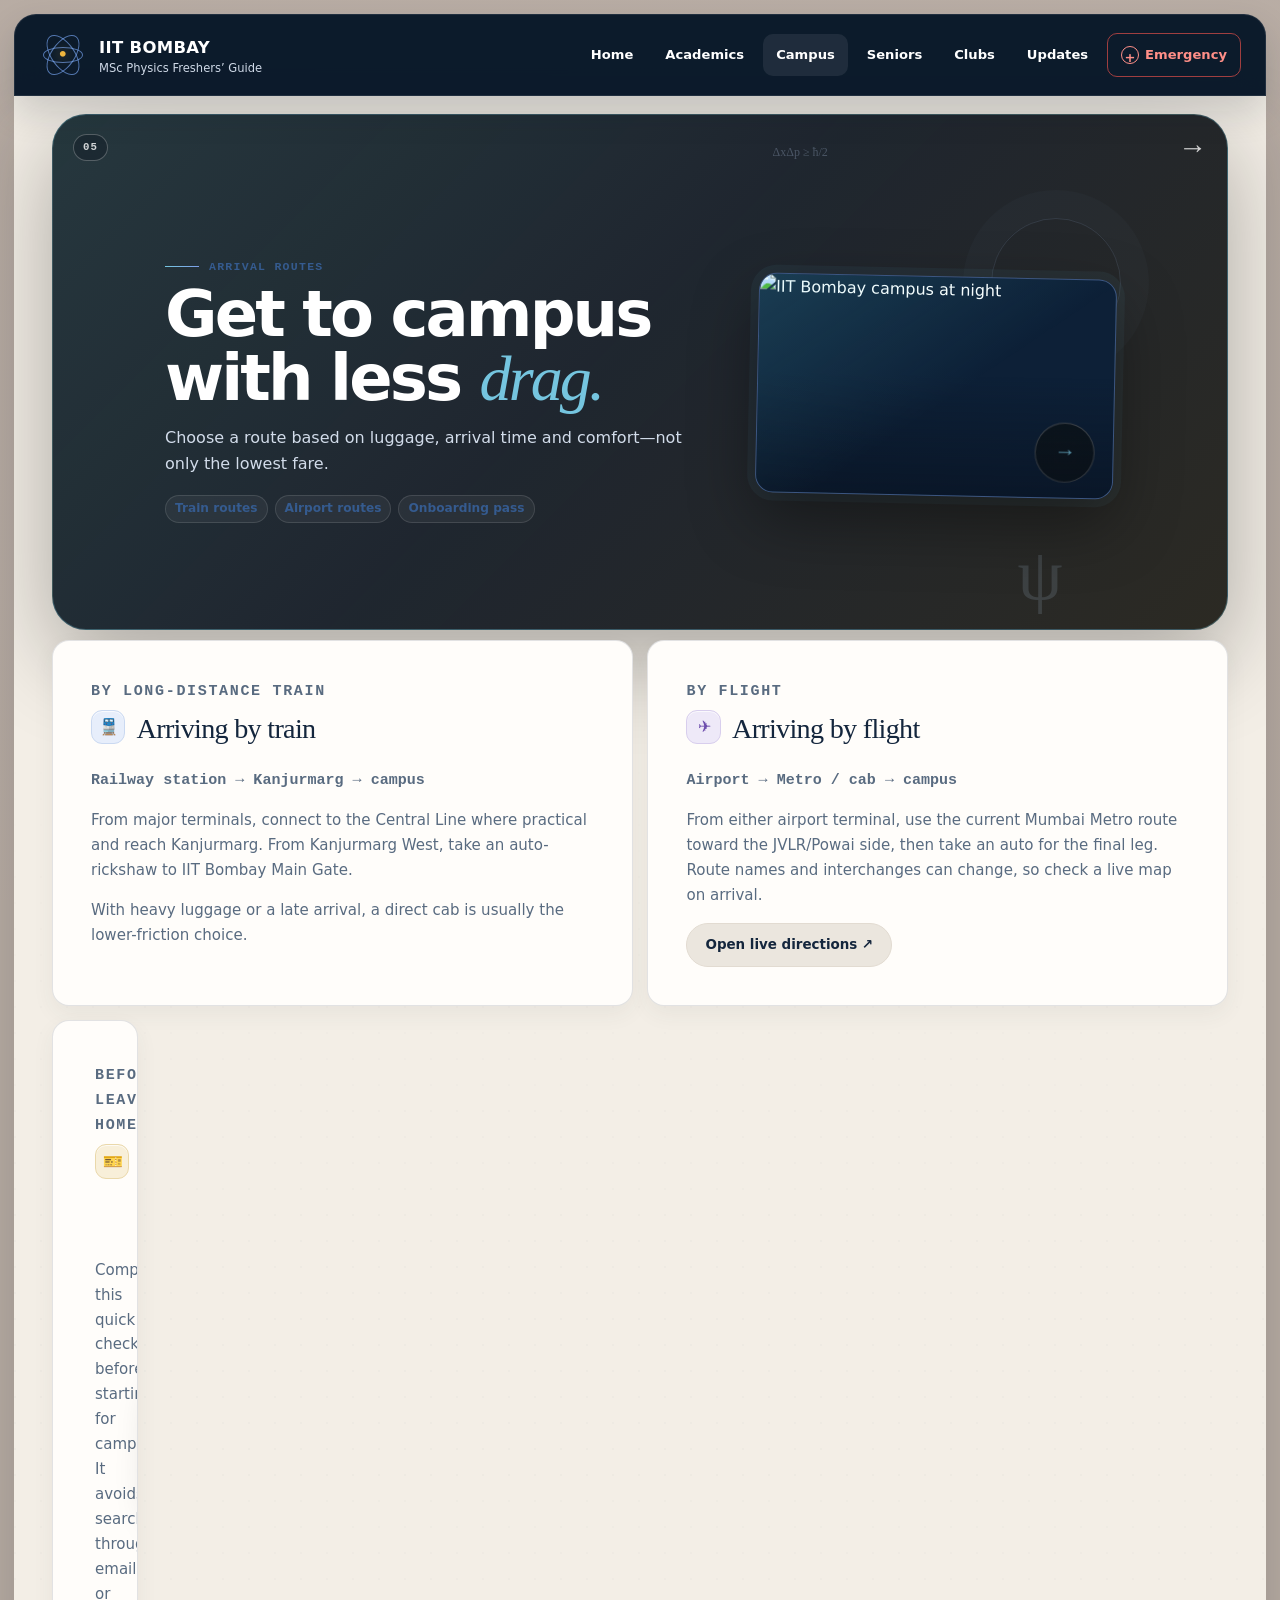
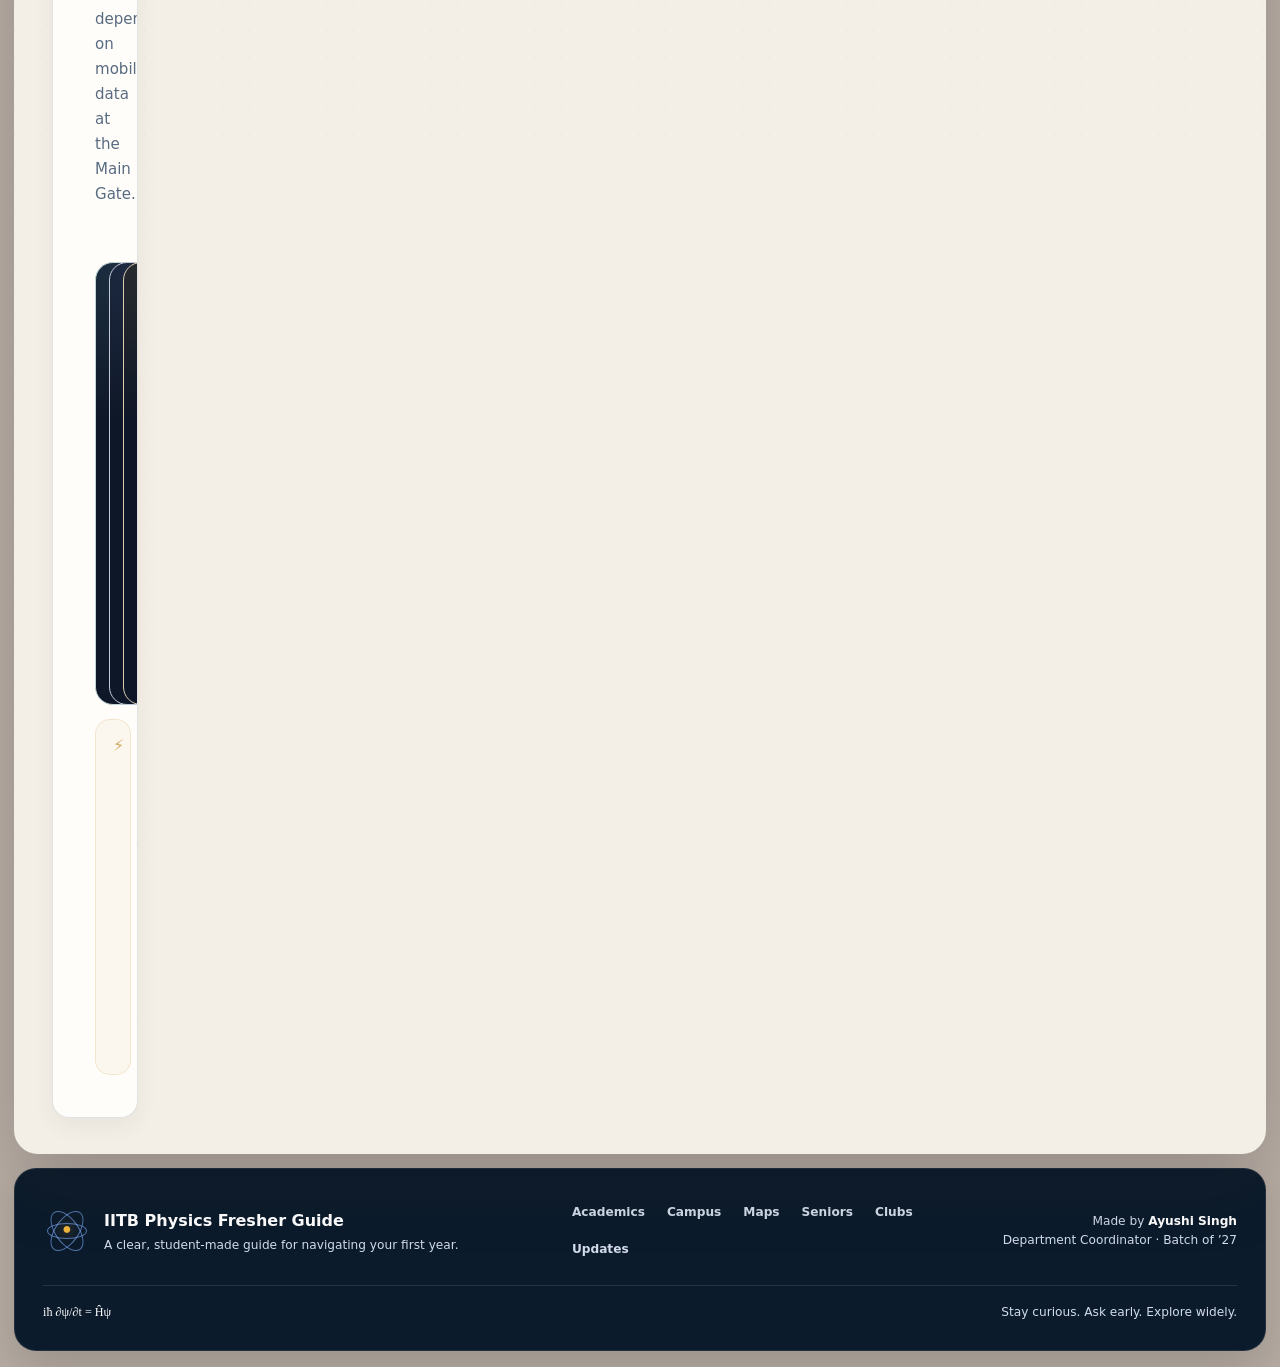
==== transport.html @ aba8020c "Add files via upload" ====
<!DOCTYPE html>

<html lang="en"><head><meta charset="utf-8"/><meta content="width=device-width,initial-scale=1" name="viewport"/><meta content="#173047" name="theme-color"/><title>Getting to IIT Bombay — Fresher Guide</title><link href="./styles.css" rel="stylesheet"/></head><body class="subpage dashboard-subpage minimal-ui guide-page page-transport physics-dashboard-page">
<a class="skip-link" href="#main">Skip to content</a>
<nav aria-label="Primary navigation" class="site-nav">
<a class="site-brand" href="./index.html"><span aria-hidden="true" class="brand-atom"><i></i><b></b><em></em><strong>•</strong></span><span><strong>IIT BOMBAY</strong><small>MSc Physics Freshers’ Guide</small></span></a>
<button aria-expanded="false" aria-label="Open navigation" class="menu-toggle" type="button"><span></span><span></span><span></span></button>
<div class="nav-menu"><a class="" href="./index.html">Home</a><a class="" href="./academics.html">Academics</a><a class="active" href="./campus-life.html">Campus</a><a class="" href="./seniors.html">Seniors</a><a class="" href="./clubs.html">Clubs</a><a class="" href="./events.html">Updates</a><a class="nav-emergency" href="./emergency.html"><span>+</span> Emergency</a></div>
</nav><main class="dashboard-subpage-main page-canvas dashboard-main" id="main"><section class="page-hero"><div aria-hidden="true" class="hero-physics-mark"><span>ΔxΔp ≥ ħ/2</span><i></i><b>ψ</b></div><div class="subpage-card-topline"><span class="card-index">05</span><span class="card-symbol">→</span></div><div class="shell page-hero-grid"><div><p class="kicker">Arrival routes</p><h1 class="page-title">Get to campus with less <em>drag.</em></h1><p class="lede">Choose a route based on luggage, arrival time and comfort—not only the lowest fare.</p><div class="subpage-meta"><span>Train routes</span><span>Airport routes</span><span>Onboarding pass</span></div></div><figure class="page-visual"><img alt="IIT Bombay campus at night" src="./assets/iitb-hero-campus.webp"/></figure></div></section><section class="section"><div class="shell content-grid"><article class="panel span-6"><p class="eyebrow">By long-distance train</p><h2 class="ui-heading"><span aria-hidden="true" class="ui-symbol ui-blue">🚆</span>Arriving by train</h2><p class="route-line">Railway station → Kanjurmarg → campus</p><p>From major terminals, connect to the Central Line where practical and reach Kanjurmarg. From Kanjurmarg West, take an auto-rickshaw to IIT Bombay Main Gate.</p><p>With heavy luggage or a late arrival, a direct cab is usually the lower-friction choice.</p></article><article class="panel span-6"><p class="eyebrow">By flight</p><h2 class="ui-heading"><span aria-hidden="true" class="ui-symbol ui-violet">✈</span>Arriving by flight</h2><p class="route-line">Airport → Metro / cab → campus</p><p>From either airport terminal, use the current Mumbai Metro route toward the JVLR/Powai side, then take an auto for the final leg. Route names and interchanges can change, so check a live map on arrival.</p><a class="btn btn-secondary" href="https://www.google.com/maps/dir/?api=1&amp;destination=IIT+Bombay+Main+Gate" rel="noopener" target="_blank">Open live directions ↗</a></article><article class="panel span-12 onboarding-panel">
<div class="onboarding-heading">
<div>
<p class="eyebrow">Before leaving home</p>
<h2 class="ui-heading"><span aria-hidden="true" class="ui-symbol ui-gold">🎫</span>Keep your onboarding pass ready</h2>
<p class="onboarding-lede">Complete this quick check before starting for campus. It avoids searching through email or depending on mobile data at the Main Gate.</p>
</div>
<div aria-hidden="true" class="pass-visual">
<span class="pass-symbol">▦</span>
<span class="pass-caption">Entry pass</span>
</div>
</div>
<div aria-label="Onboarding pass checklist" class="onboarding-steps">
<section class="onboarding-step">
<span class="step-number">01</span>
<div>
<h3 class="ui-heading"><span aria-hidden="true" class="ui-symbol ui-blue">↓</span>Download it</h3>
<p>Open the official joining email and download the attached pass, PDF, barcode or QR code.</p>
</div>
</section>
<section class="onboarding-step">
<span class="step-number">02</span>
<div>
<h3 class="ui-heading"><span aria-hidden="true" class="ui-symbol ui-green">▣</span>Save it offline</h3>
<p>Keep both a screenshot and the original file in an easy-to-find folder on your phone.</p>
</div>
</section>
<section class="onboarding-step">
<span class="step-number">03</span>
<div>
<h3 class="ui-heading"><span aria-hidden="true" class="ui-symbol ui-orange">▤</span>Open it before arrival</h3>
<p>Keep your phone charged and open the pass before reaching the gate. Carry any identification mentioned in your official instructions.</p>
</div>
</section>
</div>
<div class="onboarding-note">
<span aria-hidden="true">⚡</span>
<p><strong>Useful backup:</strong> send the pass to yourself on another device or keep a printed copy when practical.</p>
</div>
</article></div></section></main>
<footer class="site-footer">
<div class="footer-grid">
<div class="footer-about"><span aria-hidden="true" class="brand-atom"><i></i><b></b><em></em><strong>•</strong></span><div><strong>IITB Physics Fresher Guide</strong><p>A clear, student-made guide for navigating your first year.</p></div></div>
<div class="footer-links"><a href="./academics.html">Academics</a><a href="./campus-life.html">Campus</a><a href="./campus-map.html">Maps</a><a href="./seniors.html">Seniors</a><a href="./clubs.html">Clubs</a><a href="./events.html">Updates</a></div>
<p class="footer-credit">Made by <strong>Ayushi Singh</strong><br/>Department Coordinator · Batch of ’27</p>
</div>
<div class="footer-equation"><span>iħ ∂ψ/∂t = Ĥψ</span><small>Stay curious. Ask early. Explore widely.</small></div>
</footer>
<script src="./site.js"></script></body></html>
---- styles.css ----
:root {
  --ink: #f4f1e8;
  --muted: #b9b8b0;
  --paper: #111411;
  --paper-2: #171a17;
  --paper-3: #20231f;
  --sage: #a8b89a;
  --sage-deep: #697b61;
  --clay: #c9896b;
  --lavender: #a99cc7;
  --sand: #d3bd95;
  --blue: #8faeb4;
  --danger: #d66f62;
  --line: rgba(244, 241, 232, .12);
  --shadow: 0 22px 70px rgba(0,0,0,.35);
  --radius-xl: 32px;
  --radius-lg: 24px;
  --radius-md: 16px;
  --max: 1220px;
}

* { box-sizing: border-box; }
html { scroll-behavior: smooth; }
body {
  margin: 0;
  min-height: 100vh;
  background:
    radial-gradient(circle at 12% 0%, rgba(168,184,154,.13), transparent 34rem),
    radial-gradient(circle at 90% 10%, rgba(169,156,199,.1), transparent 30rem),
    var(--paper);
  color: var(--ink);
  font-family: Inter, ui-sans-serif, system-ui, -apple-system, BlinkMacSystemFont, "Segoe UI", sans-serif;
  line-height: 1.55;
  -webkit-font-smoothing: antialiased;
}
body::before {
  content: "";
  position: fixed;
  inset: 0;
  pointer-events: none;
  opacity: .16;
  z-index: 99;
  background-image: url("data:image/svg+xml,%3Csvg viewBox='0 0 180 180' xmlns='http://www.w3.org/2000/svg'%3E%3Cfilter id='n'%3E%3CfeTurbulence type='fractalNoise' baseFrequency='.9' numOctaves='3' stitchTiles='stitch'/%3E%3C/filter%3E%3Crect width='100%25' height='100%25' filter='url(%23n)' opacity='.22'/%3E%3C/svg%3E");
}
a { color: inherit; }
img { max-width: 100%; display: block; }
button, input, select { font: inherit; }
button { color: inherit; }

.shell { width: min(calc(100% - 32px), var(--max)); margin-inline: auto; }
.skip-link { position: fixed; top: 12px; left: 12px; z-index: 200; transform: translateY(-150%); background: var(--ink); color: var(--paper); padding: 10px 14px; border-radius: 10px; }
.skip-link:focus { transform: translateY(0); }

.site-nav {
  position: sticky; top: 0; z-index: 80;
  border-bottom: 1px solid transparent;
  transition: background .25s ease, border-color .25s ease, backdrop-filter .25s ease;
}
.site-nav.scrolled { background: rgba(17,20,17,.82); border-color: var(--line); backdrop-filter: blur(18px); }
.nav-inner { min-height: 74px; display:flex; align-items:center; justify-content:space-between; gap: 20px; }
.brand { display:flex; align-items:center; gap:12px; text-decoration:none; font-weight:750; letter-spacing:-.02em; }
.brand-mark { width:38px; height:38px; display:grid; place-items:center; border-radius:50%; background:var(--sage); color:#172016; font-family:Georgia,serif; font-size:20px; }
.nav-links { display:flex; align-items:center; gap:8px; }
.nav-links a { padding:10px 13px; color:var(--muted); text-decoration:none; border-radius:999px; font-size:.9rem; }
.nav-links a:hover, .nav-links a[aria-current="page"] { color:var(--ink); background:rgba(244,241,232,.07); }
.nav-urgent { border:1px solid rgba(214,111,98,.35)!important; color:#efb0a8!important; }
.menu-toggle { display:none; width:44px; height:44px; border:1px solid var(--line); background:var(--paper-2); border-radius:50%; cursor:pointer; }

.hero { padding:72px 0 64px; }
.hero-grid { display:grid; grid-template-columns:1.04fr .96fr; align-items:center; gap:clamp(38px,7vw,96px); }
.kicker { display:inline-flex; align-items:center; gap:10px; margin:0 0 20px; color:var(--sage); font-size:.78rem; text-transform:uppercase; letter-spacing:.18em; font-weight:800; }
.kicker::before { content:""; width:34px; height:1px; background:currentColor; }
.display { margin:0; max-width:760px; font-family:Georgia, "Times New Roman", serif; font-weight:500; line-height:.98; letter-spacing:-.055em; font-size:clamp(3.35rem,8vw,7.15rem); text-wrap:balance; }
.display em { color:var(--sage); font-weight:400; }
.lede { max-width:650px; margin:26px 0 0; color:var(--muted); font-size:clamp(1rem,1.8vw,1.18rem); }
.hero-actions { display:flex; flex-wrap:wrap; gap:12px; margin-top:30px; }
.btn { display:inline-flex; align-items:center; justify-content:center; gap:9px; min-height:48px; padding:0 18px; border:1px solid var(--line); border-radius:999px; text-decoration:none; font-weight:700; font-size:.92rem; transition:transform .2s ease, background .2s ease, border-color .2s ease; }
.btn:hover { transform:translateY(-2px); }
.btn-primary { background:var(--ink); color:var(--paper); border-color:var(--ink); }
.btn-secondary { background:rgba(244,241,232,.04); }

.hero-collage { position:relative; min-height:560px; }
.photo { position:absolute; overflow:hidden; border-radius:var(--radius-xl); border:1px solid rgba(244,241,232,.18); box-shadow:var(--shadow); background:var(--paper-2); }
.photo img { width:100%; height:100%; object-fit:cover; transition:transform .8s cubic-bezier(.2,.8,.2,1); }
.photo:hover img { transform:scale(1.04); }
.photo-main { inset:0 56px 70px 0; transform:rotate(-2.4deg); }
.photo-small { width:42%; height:39%; right:0; bottom:0; transform:rotate(3deg); }
.photo-note { position:absolute; right:2%; top:4%; width:190px; padding:18px; border-radius:20px; background:var(--sand); color:#242016; transform:rotate(4deg); box-shadow:var(--shadow); font-size:.87rem; }
.photo-note strong { display:block; font-family:Georgia,serif; font-size:1.4rem; margin-bottom:5px; }

.marquee { overflow:hidden; border-block:1px solid var(--line); background:rgba(244,241,232,.025); }
.marquee-track { display:flex; width:max-content; gap:42px; padding:13px 0; color:#cac8bf; font-size:.78rem; letter-spacing:.14em; text-transform:uppercase; animation:marquee 28s linear infinite; }
.marquee-track span::before { content:"✦"; color:var(--sage); margin-right:42px; }
@keyframes marquee { to { transform:translateX(-50%); } }

.section { padding:92px 0; }
.section-head { display:grid; grid-template-columns:1fr auto; gap:24px; align-items:end; margin-bottom:34px; }
.eyebrow { margin:0 0 8px; color:var(--sage); text-transform:uppercase; letter-spacing:.16em; font-size:.74rem; font-weight:800; }
.section-title { margin:0; font-family:Georgia,serif; font-size:clamp(2.15rem,5vw,4.2rem); font-weight:500; line-height:1.03; letter-spacing:-.04em; }
.section-copy { max-width:520px; margin:12px 0 0; color:var(--muted); }
.text-link { color:var(--ink); text-underline-offset:5px; }

.bento { display:grid; grid-template-columns:repeat(12,1fr); gap:18px; }
.bento-card { position:relative; min-height:280px; overflow:hidden; border:1px solid var(--line); border-radius:var(--radius-lg); background:var(--paper-2); text-decoration:none; isolation:isolate; transition:transform .35s cubic-bezier(.2,.8,.2,1), border-color .3s ease; }
.bento-card:hover { transform:translateY(-6px); border-color:rgba(244,241,232,.28); }
.bento-card:focus-visible { outline:2px solid var(--sage); outline-offset:4px; }
.bento-card img { position:absolute; inset:0; width:100%; height:100%; object-fit:cover; z-index:-2; transition:transform .7s cubic-bezier(.2,.8,.2,1); }
.bento-card:hover img { transform:scale(1.045); }
.bento-card::after { content:""; position:absolute; inset:0; z-index:-1; background:linear-gradient(180deg,transparent 12%,rgba(11,13,11,.24) 50%,rgba(11,13,11,.94) 100%); }
.card-content { position:absolute; inset:auto 0 0; padding:26px; }
.card-number { display:inline-grid; place-items:center; width:34px; height:34px; border-radius:50%; background:rgba(244,241,232,.12); backdrop-filter:blur(12px); font-size:.73rem; margin-bottom:42px; }
.card-title { margin:0; font-family:Georgia,serif; font-size:clamp(1.8rem,3vw,2.75rem); font-weight:500; letter-spacing:-.035em; }
.card-copy { max-width:520px; margin:9px 0 0; color:#cfcec7; font-size:.94rem; }
.card-tags { display:flex; flex-wrap:wrap; gap:7px; margin-top:16px; }
.card-tags span { padding:6px 10px; border-radius:999px; background:rgba(244,241,232,.1); color:#e2e0d8; font-size:.72rem; }
.card-arrow { position:absolute; top:22px; right:22px; width:46px; height:46px; display:grid; place-items:center; border-radius:50%; background:rgba(17,20,17,.72); backdrop-filter:blur(12px); font-size:1.15rem; transition:transform .3s ease; }
.bento-card:hover .card-arrow { transform:rotate(45deg); }
.span-7 { grid-column:span 7; }
.span-5 { grid-column:span 5; }
.span-4 { grid-column:span 4; }
.span-8 { grid-column:span 8; }
.tall { min-height:470px; }
.medium { min-height:350px; }
.solid-sage { background:var(--sage-deep); }
.solid-clay { background:#6d4033; }
.solid-lavender { background:#554d68; }
.solid-sage::after, .solid-clay::after, .solid-lavender::after { background:linear-gradient(180deg,rgba(0,0,0,.03),rgba(0,0,0,.42)); }

.senior-mosaic { position:absolute; inset:24px 24px auto auto; display:flex; }
.senior-mosaic img, .senior-mosaic .avatar-dot { width:58px; height:58px; margin-left:-12px; border-radius:50%; object-fit:cover; object-position:center 25%; border:3px solid #554d68; background:var(--paper-3); }

.quick-grid { display:grid; grid-template-columns:repeat(4,1fr); gap:14px; }
.quick-item { padding:22px; border:1px solid var(--line); border-radius:var(--radius-md); background:rgba(244,241,232,.03); }
.quick-icon { width:42px; height:42px; display:grid; place-items:center; border-radius:14px; background:rgba(168,184,154,.13); color:var(--sage); margin-bottom:28px; }
.quick-item h3 { margin:0 0 6px; font-size:1rem; }
.quick-item p { margin:0; color:var(--muted); font-size:.84rem; }

.page-hero { padding:56px 0 54px; }
.page-hero-grid { display:grid; grid-template-columns:1fr .82fr; gap:55px; align-items:center; }
.page-title { margin:0; font-family:Georgia,serif; font-size:clamp(3.2rem,8vw,6.6rem); line-height:.97; letter-spacing:-.055em; font-weight:500; }
.page-title em { color:var(--sage); }
.page-visual { height:430px; border-radius:var(--radius-xl); overflow:hidden; border:1px solid var(--line); box-shadow:var(--shadow); }
.page-visual img { width:100%; height:100%; object-fit:cover; }

.tab-bar { position:sticky; top:74px; z-index:40; display:flex; gap:8px; padding:8px; margin:0 auto 34px; width:max-content; max-width:100%; overflow:auto; border:1px solid var(--line); border-radius:999px; background:rgba(23,26,23,.85); backdrop-filter:blur(18px); }
.tab-button { border:0; background:transparent; color:var(--muted); padding:10px 17px; border-radius:999px; cursor:pointer; white-space:nowrap; }
.tab-button.active { background:var(--ink); color:var(--paper); }
.tab-panel { display:none; }
.tab-panel.active { display:block; animation:panel-in .36s ease both; }
@keyframes panel-in { from { opacity:0; transform:translateY(9px); } }

.content-grid { display:grid; grid-template-columns:repeat(12,1fr); gap:18px; }
.panel { border:1px solid var(--line); border-radius:var(--radius-lg); background:var(--paper-2); padding:clamp(22px,4vw,38px); }
.panel h2, .panel h3 { margin-top:0; font-family:Georgia,serif; font-weight:500; letter-spacing:-.025em; }
.panel h2 { font-size:clamp(2rem,4vw,3.3rem); }
.panel h3 { font-size:1.55rem; }
.panel p { color:var(--muted); }
.panel.span-8, .panel.span-4, .panel.span-6 { min-height:100%; }
.span-6 { grid-column:span 6; }

.course-list { display:grid; gap:12px; }
.course { border:1px solid var(--line); border-radius:18px; overflow:hidden; background:rgba(244,241,232,.025); }
.course summary { display:grid; grid-template-columns:70px 1fr auto; align-items:center; gap:16px; padding:20px; cursor:pointer; list-style:none; }
.course summary::-webkit-details-marker { display:none; }
.course-code { color:var(--sage); font-size:.77rem; font-weight:800; letter-spacing:.08em; }
.course-title { font-weight:750; }
.course-plus { width:34px; height:34px; display:grid; place-items:center; border-radius:50%; background:rgba(244,241,232,.06); transition:transform .25s ease; }
.course[open] .course-plus { transform:rotate(45deg); }
.course-body { padding:0 20px 22px 106px; color:var(--muted); }
.book-list { margin:9px 0 0; padding-left:18px; }

.grade-ladder { display:grid; gap:9px; }
.grade-row { display:grid; grid-template-columns:72px 60px 1fr; align-items:center; gap:12px; padding:13px 15px; border-radius:14px; background:rgba(244,241,232,.035); }
.grade-letter { font-weight:850; color:var(--sage); }
.grade-point { font-family:Georgia,serif; font-size:1.3rem; }

.calculator { display:grid; gap:14px; }
.calc-row { display:grid; grid-template-columns:1.5fr .65fr 1fr 42px; gap:10px; }
.field { width:100%; min-height:46px; border:1px solid var(--line); border-radius:12px; background:#0e110e; color:var(--ink); padding:0 12px; }
.remove-row { border:1px solid var(--line); background:transparent; border-radius:12px; cursor:pointer; }
.calc-actions { display:flex; gap:10px; flex-wrap:wrap; }
.calc-result { margin-top:12px; padding:24px; border-radius:20px; background:var(--sage); color:#172016; }
.calc-result strong { display:block; font-family:Georgia,serif; font-size:3.8rem; line-height:1; }

.filters { display:flex; flex-wrap:wrap; gap:8px; margin-bottom:22px; }
.filter-chip { border:1px solid var(--line); background:transparent; color:var(--muted); padding:9px 13px; border-radius:999px; cursor:pointer; }
.filter-chip.active { background:var(--sage); color:#172016; border-color:var(--sage); }
.food-grid { display:grid; grid-template-columns:repeat(3,1fr); gap:14px; }
.food-card { border:1px solid var(--line); border-radius:18px; padding:20px; background:rgba(244,241,232,.025); transition:transform .2s ease, border-color .2s ease; }
.food-card:hover { transform:translateY(-3px); border-color:rgba(168,184,154,.45); }
.food-card h3 { margin:0 0 6px; font-family:Georgia,serif; font-size:1.45rem; font-weight:500; }
.food-meta { display:flex; gap:7px; flex-wrap:wrap; margin-bottom:15px; }
.food-meta span { color:var(--sage); font-size:.72rem; }
.food-card p { min-height:66px; }
.map-link { display:inline-flex; gap:7px; color:var(--ink); text-underline-offset:4px; font-size:.88rem; }

.checklist { display:grid; gap:10px; }
.check { display:flex; gap:14px; align-items:flex-start; padding:16px; border:1px solid var(--line); border-radius:15px; background:rgba(244,241,232,.025); cursor:pointer; }
.check input { margin-top:4px; accent-color:var(--sage); }
.check.done { opacity:.55; }
.check.done strong { text-decoration:line-through; }
.check small { display:block; color:var(--muted); margin-top:3px; }

.senior-controls { display:grid; grid-template-columns:1fr auto; gap:14px; margin-bottom:26px; }
.search-box { min-height:50px; padding:0 16px; border:1px solid var(--line); border-radius:999px; background:var(--paper-2); color:var(--ink); }
.senior-grid { display:grid; grid-template-columns:repeat(3,1fr); gap:16px; }
.senior-card {
  --senior-accent:var(--sage);
  position:relative;
  overflow:hidden;
  min-height:260px;
  padding:20px;
  border:1px solid color-mix(in srgb,var(--senior-accent) 26%,var(--line));
  border-radius:22px;
  background:
    radial-gradient(circle at 92% 8%,color-mix(in srgb,var(--senior-accent) 13%,transparent),transparent 34%),
    var(--paper-2);
  transition:transform .3s ease,border-color .3s ease,box-shadow .3s ease;
}
.senior-card::after {
  content:"";
  position:absolute;
  width:160px;
  height:160px;
  right:-92px;
  bottom:-104px;
  border:1px solid color-mix(in srgb,var(--senior-accent) 23%,transparent);
  border-radius:50%;
  box-shadow:0 0 0 24px color-mix(in srgb,var(--senior-accent) 5%,transparent);
  pointer-events:none;
}
.senior-card:hover {
  transform:translateY(-5px);
  border-color:color-mix(in srgb,var(--senior-accent) 52%,var(--line));
  box-shadow:0 18px 38px rgba(0,0,0,.18);
}
.senior-card[data-senior-category="research"] { --senior-accent:#86aee8; }
.senior-card[data-senior-category="industry"] { --senior-accent:#d6a35d; }
.senior-card[data-senior-category="teaching"] { --senior-accent:#8fc7ac; }
.senior-card[data-senior-category="exploring"] { --senior-accent:#c29ad7; }
.senior-card-head { display:flex; align-items:center; gap:14px; position:relative; z-index:1; }
.senior-orbit {
  position:relative;
  display:grid;
  flex:0 0 62px;
  width:62px;
  height:62px;
  place-items:center;
  border:1px solid color-mix(in srgb,var(--senior-accent) 52%,transparent);
  border-radius:50%;
  background:color-mix(in srgb,var(--senior-accent) 11%,transparent);
}
.senior-orbit::before,
.senior-orbit::after {
  content:"";
  position:absolute;
  inset:8px -5px;
  border:1px solid color-mix(in srgb,var(--senior-accent) 48%,transparent);
  border-radius:50%;
  transform:rotate(52deg);
}
.senior-orbit::after { transform:rotate(-52deg); }
.senior-orbit span { position:relative; z-index:1; color:var(--senior-accent); font:600 1.45rem/1 Georgia,serif; }
.senior-heading { min-width:0; }
.senior-heading h2 { margin:5px 0 0; font-family:Georgia,serif; font-size:1.55rem; font-weight:500; line-height:1.1; }
.senior-badge {
  display:inline-flex;
  padding:4px 8px;
  border-radius:999px;
  background:color-mix(in srgb,var(--senior-accent) 11%,transparent);
  color:var(--senior-accent);
  font-size:.66rem;
  font-weight:700;
  text-transform:uppercase;
  letter-spacing:.09em;
}
.senior-body { position:relative; z-index:1; padding:0; }
.senior-info { margin-top:18px; display:grid; gap:12px; }
.senior-info div { border-top:1px solid var(--line); padding-top:11px; }
.senior-info small { display:block; color:var(--senior-accent); text-transform:uppercase; letter-spacing:.08em; font-size:.65rem; margin-bottom:3px; }
.senior-info p { margin:0; color:#d4d2cb; font-size:.88rem; line-height:1.5; }
.senior-details { margin-top:14px; }
.senior-details summary { cursor:pointer; color:var(--lavender); }
.empty-state { grid-column:1/-1; padding:50px; text-align:center; border:1px dashed var(--line); border-radius:22px; color:var(--muted); }

.info-strip { display:grid; grid-template-columns:repeat(3,1fr); gap:14px; }
.info-strip > div { padding:20px; border-radius:18px; background:rgba(244,241,232,.035); border:1px solid var(--line); }
.info-strip strong { display:block; font-family:Georgia,serif; font-size:2rem; color:var(--sage); }

.site-footer { margin-top:70px; border-top:1px solid var(--line); }
.footer-main { display:grid; grid-template-columns:1.2fr 1fr; gap:40px; padding:54px 0 32px; }
.footer-title { margin:0; font-family:Georgia,serif; font-size:2.25rem; font-weight:500; }
.footer-links { display:grid; grid-template-columns:repeat(2,1fr); gap:10px; }
.footer-links a { color:var(--muted); text-decoration:none; }
.footer-links a:hover { color:var(--ink); }
.credit-band { padding:16px 0 20px; border-top:1px solid var(--line); color:var(--muted); font-size:.82rem; display:flex; justify-content:space-between; gap:20px; flex-wrap:wrap; }
.credit-band strong { color:var(--ink); }

.reveal { opacity:0; transform:translateY(22px); transition:opacity .7s ease, transform .7s ease; }
.reveal.visible { opacity:1; transform:none; }

@media (max-width: 980px) {
  .hero-grid, .page-hero-grid { grid-template-columns:1fr; }
  .hero-collage { min-height:490px; }
  .span-7,.span-5,.span-4,.span-8,.span-6 { grid-column:span 12; }
  .tall,.medium { min-height:390px; }
  .quick-grid { grid-template-columns:repeat(2,1fr); }
  .food-grid,.senior-grid { grid-template-columns:repeat(2,1fr); }
  .footer-main { grid-template-columns:1fr; }
}

@media (max-width: 760px) {
  .nav-links { display:none; position:absolute; top:68px; left:16px; right:16px; padding:12px; flex-direction:column; align-items:stretch; border:1px solid var(--line); border-radius:20px; background:rgba(17,20,17,.96); backdrop-filter:blur(18px); }
  .nav-links.open { display:flex; }
  .nav-links a { padding:12px 14px; }
  .menu-toggle { display:grid; place-items:center; }
  .hero { padding-top:42px; }
  .hero-collage { min-height:400px; }
  .photo-main { inset:0 36px 55px 0; }
  .photo-note { width:155px; font-size:.75rem; }
  .section { padding:68px 0; }
  .section-head { grid-template-columns:1fr; }
  .section-head .btn { justify-self:start; }
  .food-grid,.senior-grid { grid-template-columns:1fr; }
  .senior-controls { grid-template-columns:1fr; }
  .calc-row { grid-template-columns:1fr 80px 1fr 42px; }
  .info-strip { grid-template-columns:1fr; }
  .page-visual { height:330px; }
}

@media (max-width: 520px) {
  .shell { width:min(calc(100% - 20px),var(--max)); }
  .display { font-size:3.35rem; }
  .hero-collage { min-height:350px; }
  .photo-note { display:none; }
  .quick-grid { grid-template-columns:1fr; }
  .card-content { padding:22px; }
  .calc-row { grid-template-columns:1fr 74px; }
  .calc-row .grade-select { grid-column:1; }
  .remove-row { grid-column:2; grid-row:2; }
  .course summary { grid-template-columns:58px 1fr auto; padding:16px; }
  .course-body { padding:0 16px 18px; }
  .grade-row { grid-template-columns:60px 48px 1fr; font-size:.84rem; }
}

@media (prefers-reduced-motion: reduce) {
  *,*::before,*::after { scroll-behavior:auto!important; animation:none!important; transition-duration:.01ms!important; }
  .reveal { opacity:1; transform:none; }
}

/* =========================================================
   Physics dashboard homepage — compact, colourful, immediate
   ========================================================= */
.physics-dashboard-page {
  --dash-bg: #090e1a;
  --dash-panel: #111827;
  --dash-cream: #f7f1e6;
  --dash-muted: #c3cad8;
  --dash-cyan: #5fd8e6;
  --dash-violet: #9b8af7;
  --dash-mango: #e6b85c;
  --dash-coral: #ed786d;
  --dash-mint: #66c9a4;
  --dash-blue: #6f9fe8;
  background:
    radial-gradient(circle at 15% 5%, rgba(83, 92, 170, .23), transparent 34rem),
    radial-gradient(circle at 82% 20%, rgba(45, 137, 151, .18), transparent 32rem),
    linear-gradient(155deg, #080d18 0%, #0d1424 60%, #080c16 100%);
  color: var(--dash-cream);
  overflow-x: hidden;
}

.physics-dashboard-page::before {
  opacity: .08;
}

.physics-sky {
  position: fixed;
  inset: 0;
  z-index: 0;
  overflow: hidden;
  pointer-events: none;
}
.physics-sky::before {
  content: "";
  position: absolute;
  inset: 0;
  opacity: .17;
  background-image:
    linear-gradient(rgba(137, 161, 210, .14) 1px, transparent 1px),
    linear-gradient(90deg, rgba(137, 161, 210, .14) 1px, transparent 1px);
  background-size: 72px 72px;
  mask-image: linear-gradient(to bottom, black, transparent 80%);
}
.formula {
  position: absolute;
  font-family: "Courier New", monospace;
  color: rgba(180, 204, 244, .28);
  letter-spacing: .04em;
  filter: blur(.1px);
}
.f1 { top: 13%; left: 3%; transform: rotate(-9deg); }
.f2 { top: 8%; right: 9%; transform: rotate(8deg); }
.f3 { bottom: 12%; left: 7%; transform: rotate(4deg); }
.f4 { bottom: 8%; right: 6%; transform: rotate(-5deg); }
.wave-field { position: absolute; inset: auto 0 1% 0; width: 100%; height: 30%; opacity: .17; }
.wave-field path { fill: none; stroke: var(--dash-cyan); stroke-width: 1.5; stroke-dasharray: 8 10; }
.wave-field path:last-child { stroke: var(--dash-violet); }

.dashboard-nav {
  position: relative;
  z-index: 10;
  width: min(calc(100% - 36px), 1480px);
  min-height: 66px;
  margin: 0 auto;
  display: grid;
  grid-template-columns: 1fr auto 1fr;
  align-items: center;
  gap: 24px;
  border-bottom: 1px solid rgba(255,255,255,.1);
}
.dashboard-brand { display: inline-flex; align-items: center; gap: 12px; width: max-content; text-decoration: none; }
.dashboard-brand strong { display: block; font-size: .96rem; letter-spacing: .02em; }
.dashboard-brand small { display: block; margin-top: 1px; color: #9ba8bd; font-size: .68rem; letter-spacing: .1em; text-transform: uppercase; }
.brand-orbit { position: relative; width: 36px; height: 36px; border: 1px solid rgba(95,216,230,.45); border-radius: 50%; transform: rotate(-24deg); }
.brand-orbit::before, .brand-orbit::after { content:""; position:absolute; inset: 7px -5px; border:1px solid rgba(155,138,247,.42); border-radius:50%; }
.brand-orbit::after { transform: rotate(62deg); }
.brand-orbit i { position:absolute; left:50%; top:50%; width:6px; height:6px; border-radius:50%; background:var(--dash-mango); transform:translate(-50%,-50%); box-shadow:0 0 16px rgba(230,184,92,.75); }
.dashboard-nav-links { display: flex; gap: 4px; padding: 5px; border: 1px solid rgba(255,255,255,.08); border-radius: 999px; background: rgba(17,24,39,.55); backdrop-filter: blur(16px); }
.dashboard-nav-links a { padding: 8px 13px; border-radius: 999px; color: #b7c0d1; text-decoration: none; font-size: .82rem; }
.dashboard-nav-links a:hover, .dashboard-nav-links a:focus-visible { background: rgba(255,255,255,.08); color: white; outline: none; }
.emergency-pill { justify-self: end; display:inline-flex; align-items:center; gap:8px; padding:9px 14px; border-radius:999px; background:rgba(237,120,109,.12); border:1px solid rgba(237,120,109,.42); color:#ffd8d4; text-decoration:none; font-size:.82rem; }
.emergency-pill span { color:var(--dash-coral); font-size:.7rem; animation:emergency-pulse 1.7s ease-in-out infinite; }
@keyframes emergency-pulse { 50% { opacity:.35; transform:scale(.72); } }

.dashboard-main { position: relative; z-index: 2; width: min(calc(100% - 36px), 1480px); margin: 0 auto; padding: 24px 0 22px; }
.dashboard-intro { display: grid; grid-template-columns: minmax(0, 1.3fr) minmax(300px, .7fr); gap: 42px; align-items: end; margin-bottom: 20px; }
.dashboard-kicker { margin: 0 0 8px; color: var(--dash-cyan); font: 700 .72rem/1.3 "Courier New", monospace; letter-spacing: .16em; text-transform: uppercase; }
.dashboard-intro h1 { max-width: 900px; margin: 0; font-size: clamp(2.3rem, 4.9vw, 4.9rem); line-height: .96; letter-spacing: -.05em; }
.dashboard-intro h1 span { color: #a9bdf0; font-family: Georgia, serif; font-style: italic; font-weight: 500; }
.intro-side { max-width: 490px; justify-self: end; }
.intro-side > p { margin: 0 0 12px; color: #aeb7c8; font-size: .91rem; line-height: 1.55; }
.live-equation { display:flex; align-items:center; justify-content:space-between; gap:14px; padding:10px 13px; border:1px solid rgba(95,216,230,.2); border-radius:12px; background:rgba(12,19,34,.66); }
.live-equation span { color:#8290a7; font-size:.67rem; text-transform:uppercase; letter-spacing:.1em; }
.live-equation strong { color:var(--dash-cyan); font:700 .78rem/1.2 "Courier New",monospace; text-align:right; }

.dashboard-grid { display: grid; grid-template-columns: repeat(12, minmax(0, 1fr)); grid-template-rows: minmax(220px, 28vh) minmax(205px, 25vh); gap: 14px; }
.dashboard-card {
  position: relative;
  min-height: 0;
  overflow: hidden;
  border: 1px solid rgba(255,255,255,.13);
  border-radius: 24px;
  background: #131b2c;
  color: white;
  text-decoration: none;
  isolation: isolate;
  box-shadow: 0 18px 45px rgba(1,5,14,.28);
  transform-style: preserve-3d;
  transition: transform .25s ease, border-color .25s ease, box-shadow .25s ease;
}
.dashboard-card:hover, .dashboard-card:focus-visible { border-color: rgba(255,255,255,.38); box-shadow: 0 24px 64px rgba(1,5,14,.48); outline:none; }
.dashboard-card > img { position:absolute; inset:0; width:100%; height:100%; object-fit:cover; z-index:-3; transition:transform .55s ease, filter .55s ease; }
.dashboard-card:hover > img { transform:scale(1.045); }
.card-shade { position:absolute; inset:0; z-index:-2; }
.card-topline { position:absolute; z-index:3; top:17px; left:18px; right:18px; display:flex; align-items:center; justify-content:space-between; }
.card-index { display:inline-flex; align-items:center; min-height:27px; padding:0 9px; border:1px solid rgba(255,255,255,.25); border-radius:999px; color:rgba(255,255,255,.8); background:rgba(6,10,20,.25); backdrop-filter:blur(10px); font:700 .67rem/1 "Courier New",monospace; letter-spacing:.1em; }
.card-symbol { font: 500 1.8rem/1 Georgia, serif; color: rgba(255,255,255,.78); }
.dashboard-card-content { position:absolute; z-index:2; left:20px; right:20px; bottom:20px; transform:translateZ(18px); }
.dashboard-card-content h2 { margin:4px 0 6px; font-family: Georgia, serif; font-size:clamp(1.65rem,2.3vw,2.65rem); line-height:1; font-weight:500; letter-spacing:-.035em; }
.dashboard-card-content > p:not(.card-label) { max-width:620px; margin:0; color:rgba(255,255,255,.78); font-size:.86rem; line-height:1.45; }
.card-label { margin:0; color:rgba(255,255,255,.67); font:700 .64rem/1.2 "Courier New",monospace; letter-spacing:.13em; text-transform:uppercase; }
.mini-links { display:flex; gap:6px; flex-wrap:wrap; margin-top:11px; }
.mini-links span { padding:5px 8px; border-radius:999px; background:rgba(255,255,255,.12); border:1px solid rgba(255,255,255,.12); color:rgba(255,255,255,.87); font-size:.63rem; }
.open-card { position:absolute; z-index:4; right:18px; top:54px; padding:7px 9px; border-radius:10px; background:rgba(6,10,20,.36); color:white; font-size:.68rem; opacity:0; transform:translateY(-5px); transition:opacity .2s ease, transform .2s ease; backdrop-filter:blur(12px); }
.dashboard-card:hover .open-card, .dashboard-card:focus-visible .open-card { opacity:1; transform:none; }
.card-equation { position:absolute; right:18px; bottom:18px; z-index:2; color:rgba(255,255,255,.52); font:700 .68rem/1.2 "Courier New",monospace; }

.card-wide { grid-column: span 5; }
.card-medium { grid-column: span 4; }
.card-narrow { grid-column: span 3; }
.card-third { grid-column: span 4; }

.academic-card .card-shade { background:linear-gradient(115deg, rgba(35,50,116,.95) 0%, rgba(42,73,132,.72) 54%, rgba(10,16,34,.5) 100%); }
.academic-card { border-color:rgba(111,159,232,.4); }
.academic-card::after { content:""; position:absolute; width:220px; height:220px; right:-70px; top:-90px; border:1px solid rgba(111,159,232,.45); border-radius:50%; box-shadow:0 0 0 30px rgba(111,159,232,.06),0 0 0 65px rgba(111,159,232,.04); }

.campus-card .card-shade { background:linear-gradient(135deg, rgba(93,71,22,.9), rgba(62,78,35,.82) 58%, rgba(15,25,18,.45)); }
.campus-card { border-color:rgba(230,184,92,.42); }

.emergency-card { background:linear-gradient(145deg,#7f2f39,#cc625c 72%,#ef9380); border-color:rgba(255,208,200,.42); }
.emergency-card::before { content:"+"; position:absolute; right:14px; bottom:-42px; color:rgba(255,255,255,.1); font:700 13rem/1 system-ui; }
.emergency-card .dashboard-card-content { bottom:17px; }
.emergency-number { display:block; margin-top:8px; font:500 3rem/1 Georgia,serif; color:#fff5f3; }
.emergency-rings { position:absolute; width:190px; height:190px; right:-65px; top:-70px; border:1px solid rgba(255,255,255,.22); border-radius:50%; box-shadow:0 0 0 25px rgba(255,255,255,.05),0 0 0 53px rgba(255,255,255,.035); }
.pulse-dot { width:9px; height:9px; border-radius:50%; background:#fff4ef; box-shadow:0 0 0 7px rgba(255,255,255,.12); }

.seniors-card { background:linear-gradient(140deg,#492e62,#6d4d86 58%,#b37ca0); border-color:rgba(207,165,229,.35); }
.portrait-stack { position:absolute; right:18px; top:17px; display:flex; z-index:1; }
.physics-peer-stack span {
  display:grid;
  width:54px;
  height:54px;
  margin-left:-11px;
  place-items:center;
  border:2px solid rgba(245,226,255,.36);
  border-radius:50%;
  background:linear-gradient(145deg,rgba(255,255,255,.16),rgba(30,16,43,.42));
  color:#f1dfff;
  font:600 1.05rem/1 Georgia,serif;
  box-shadow:0 8px 24px rgba(20,7,32,.18);
}
.physics-peer-stack span:first-child { margin-left:0; }
.physics-peer-stack span:nth-child(2) { color:#d4efff; transform:translateY(7px); }
.physics-peer-stack span:nth-child(3) { color:#efe7b4; }
.seniors-card .card-symbol { opacity:0; }

.clubs-card .card-shade { background:linear-gradient(135deg,rgba(13,81,82,.91),rgba(32,116,103,.75),rgba(10,31,37,.55)); }
.clubs-card { border-color:rgba(102,201,164,.38); }
.clubs-card::after { content:"✦"; position:absolute; right:28px; bottom:18px; color:rgba(255,255,255,.13); font-size:6rem; }

.transport-card .card-shade { background:linear-gradient(135deg,rgba(24,51,93,.94),rgba(55,89,137,.76),rgba(15,28,47,.56)); }
.transport-card { border-color:rgba(95,216,230,.32); }

.dashboard-bottom { display:flex; align-items:center; justify-content:space-between; gap:20px; padding:15px 2px 0; color:#8f9aae; font-size:.72rem; }
.bottom-note { display:flex; align-items:center; gap:9px; }
.bottom-note span { display:grid; place-items:center; width:27px; height:27px; border-radius:50%; background:rgba(95,216,230,.11); color:var(--dash-cyan); }
.bottom-note p, .maker-credit { margin:0; }
.bottom-note strong, .maker-credit strong { color:#dfe5ef; }

@media (max-width: 1080px) {
  .dashboard-nav { grid-template-columns:1fr auto; }
  .dashboard-nav-links { display:none; }
  .dashboard-intro { grid-template-columns:1fr; gap:12px; }
  .intro-side { justify-self:start; max-width:720px; display:grid; grid-template-columns:1fr 1fr; gap:16px; align-items:center; }
  .dashboard-grid { grid-template-rows:auto; }
  .card-wide,.card-medium,.card-narrow,.card-third { grid-column:span 6; min-height:260px; }
}

@media (max-width: 700px) {
  .dashboard-nav { width:min(calc(100% - 20px),1480px); min-height:60px; }
  .dashboard-brand small { display:none; }
  .emergency-pill { padding:8px 11px; }
  .dashboard-main { width:min(calc(100% - 20px),1480px); padding-top:18px; }
  .dashboard-intro h1 { font-size:clamp(2.4rem,12vw,4rem); }
  .intro-side { grid-template-columns:1fr; }
  .live-equation { display:none; }
  .dashboard-grid { display:flex; flex-direction:column; }
  .dashboard-card { min-height:245px; }
  .emergency-card { min-height:220px; }
  .dashboard-bottom { align-items:flex-start; flex-direction:column; }
  .card-equation { display:none; }
}

@media (prefers-reduced-motion: reduce) {
  .emergency-pill span { animation:none; }
  .dashboard-card, .dashboard-card > img { transition:none; }
}


/* =========================================================
   COLOURFUL PHYSICS SUBPAGES
   The dashboard homepage remains unchanged.
   ========================================================= */

body.guide-page {
  --page-a: #8fb4ff;
  --page-b: #c49bea;
  --page-c: #81d1bd;
  --page-a-rgb: 143, 180, 255;
  --page-b-rgb: 196, 155, 234;
  --page-c-rgb: 129, 209, 189;
  --page-formula: "ψ(x,t)";
  --page-symbol: "ψ";
  background:
    radial-gradient(circle at 8% 4%, rgba(var(--page-a-rgb), .20), transparent 31rem),
    radial-gradient(circle at 92% 12%, rgba(var(--page-b-rgb), .17), transparent 30rem),
    radial-gradient(circle at 52% 88%, rgba(var(--page-c-rgb), .10), transparent 32rem),
    #0f1213;
}

body.page-academics {
  --page-a: #87aef5;
  --page-b: #b794df;
  --page-c: #6fc9bd;
  --page-a-rgb: 135, 174, 245;
  --page-b-rgb: 183, 148, 223;
  --page-c-rgb: 111, 201, 189;
  --page-formula: "CPI = Σ(CᵢGᵢ) / ΣCᵢ";
  --page-symbol: "Σ";
}

body.page-campus {
  --page-a: #d6a45e;
  --page-b: #8fbd79;
  --page-c: #67b8ad;
  --page-a-rgb: 214, 164, 94;
  --page-b-rgb: 143, 189, 121;
  --page-c-rgb: 103, 184, 173;
  --page-formula: "ΔS ≥ 0  ·  chai → energy";
  --page-symbol: "☂";
}

body.page-seniors {
  --page-a: #bd91dc;
  --page-b: #dd8fae;
  --page-c: #85bce9;
  --page-a-rgb: 189, 145, 220;
  --page-b-rgb: 221, 143, 174;
  --page-c-rgb: 133, 188, 233;
  --page-formula: "ψ = Σ possible paths";
  --page-symbol: "ψ";
}

body.page-clubs {
  --page-a: #63c9b4;
  --page-b: #e09972;
  --page-c: #87aee8;
  --page-a-rgb: 99, 201, 180;
  --page-b-rgb: 224, 153, 114;
  --page-c-rgb: 135, 174, 232;
  --page-formula: "resonance = shared frequency";
  --page-symbol: "✦";
}

body.page-transport {
  --page-a: #75c5df;
  --page-b: #7d9fe8;
  --page-c: #d3ab63;
  --page-a-rgb: 117, 197, 223;
  --page-b-rgb: 125, 159, 232;
  --page-c-rgb: 211, 171, 99;
  --page-formula: "δS = 0  ·  choose least action";
  --page-symbol: "→";
}

body.page-emergency {
  --page-a: #ef8b7d;
  --page-b: #e7ad6a;
  --page-c: #8fb5dc;
  --page-a-rgb: 239, 139, 125;
  --page-b-rgb: 231, 173, 106;
  --page-c-rgb: 143, 181, 220;
  --page-formula: "112  ·  location first";
  --page-symbol: "+";
}

body.guide-page .site-nav.scrolled {
  background: rgba(15, 18, 19, .83);
  border-color: rgba(var(--page-a-rgb), .22);
}

body.guide-page .brand-mark {
  background: linear-gradient(145deg, var(--page-a), var(--page-b));
  color: #111416;
  box-shadow: 0 8px 28px rgba(var(--page-a-rgb), .20);
}

body.guide-page .nav-links a:hover {
  background: rgba(var(--page-a-rgb), .10);
}

body.page-academics .nav-links a[href="./academics.html"],
body.page-campus .nav-links a[href="./campus-life.html"],
body.page-seniors .nav-links a[href="./seniors.html"],
body.page-clubs .nav-links a[href="./clubs.html"],
body.page-transport .nav-links a[href="./transport.html"],
body.page-emergency .nav-links a[href="./emergency.html"] {
  color: var(--ink);
  background: linear-gradient(135deg, rgba(var(--page-a-rgb), .20), rgba(var(--page-b-rgb), .15));
  border: 1px solid rgba(var(--page-a-rgb), .25);
}

body.guide-page .page-hero {
  position: relative;
  width: min(calc(100% - 32px), var(--max));
  margin: 18px auto 0;
  padding: clamp(36px, 6vw, 72px);
  overflow: hidden;
  border: 1px solid rgba(var(--page-a-rgb), .30);
  border-radius: 34px;
  background:
    linear-gradient(135deg, rgba(var(--page-a-rgb), .18), rgba(var(--page-b-rgb), .10) 48%, rgba(var(--page-c-rgb), .12)),
    #14181a;
  box-shadow: 0 30px 90px rgba(0, 0, 0, .30);
}

body.guide-page .page-hero::before {
  content: "";
  position: absolute;
  width: 390px;
  height: 390px;
  right: -165px;
  top: -210px;
  border: 1px solid rgba(var(--page-a-rgb), .25);
  border-radius: 50%;
  box-shadow:
    0 0 0 42px rgba(var(--page-b-rgb), .045),
    0 0 0 86px rgba(var(--page-c-rgb), .035);
  pointer-events: none;
}

body.guide-page .page-hero::after {
  content: var(--page-formula);
  position: absolute;
  right: clamp(22px, 4vw, 60px);
  bottom: 14px;
  color: rgba(244, 241, 232, .16);
  font: italic 500 clamp(.72rem, 1.4vw, 1rem)/1.2 Georgia, serif;
  letter-spacing: .08em;
  pointer-events: none;
}

body.guide-page .page-hero > .shell {
  width: 100%;
  position: relative;
  z-index: 1;
}

body.guide-page .kicker,
body.guide-page .eyebrow,
body.guide-page .page-title em {
  color: var(--page-a);
}

body.guide-page .kicker::before {
  background: linear-gradient(90deg, var(--page-a), var(--page-b));
}

body.guide-page .page-visual {
  position: relative;
  border-color: rgba(var(--page-b-rgb), .42);
  box-shadow:
    0 25px 65px rgba(0, 0, 0, .38),
    0 0 0 8px rgba(var(--page-a-rgb), .055);
  transform: rotate(1.2deg);
}

body.guide-page .page-visual::after {
  content: var(--page-symbol);
  position: absolute;
  right: 18px;
  bottom: 15px;
  display: grid;
  width: 58px;
  height: 58px;
  place-items: center;
  border: 1px solid rgba(255,255,255,.24);
  border-radius: 50%;
  background: rgba(13, 17, 18, .66);
  color: var(--page-a);
  font: 600 1.35rem/1 Georgia, serif;
  backdrop-filter: blur(12px);
}

body.guide-page .page-visual img {
  filter: saturate(1.16) contrast(1.03);
}

body.guide-page .tab-bar {
  border-color: rgba(var(--page-a-rgb), .28);
  background:
    linear-gradient(135deg, rgba(var(--page-a-rgb), .09), rgba(var(--page-b-rgb), .07)),
    rgba(20, 24, 25, .88);
  box-shadow: 0 14px 38px rgba(0,0,0,.20);
}

body.guide-page .tab-button:hover {
  color: var(--ink);
  background: rgba(var(--page-a-rgb), .10);
}

body.guide-page .tab-button.active {
  color: #101315;
  background: linear-gradient(135deg, var(--page-a), var(--page-b));
  box-shadow: 0 7px 24px rgba(var(--page-a-rgb), .18);
}

body.guide-page .section {
  position: relative;
}

body.guide-page .section-title em,
body.guide-page .text-link {
  color: var(--page-a);
}

body.guide-page .panel {
  --panel-accent: var(--page-a);
  position: relative;
  overflow: hidden;
  border-color: color-mix(in srgb, var(--panel-accent) 28%, var(--line));
  background:
    radial-gradient(circle at 100% 0%, color-mix(in srgb, var(--panel-accent) 13%, transparent), transparent 16rem),
    linear-gradient(145deg, rgba(255,255,255,.025), transparent 48%),
    #171b1d;
  box-shadow: 0 17px 48px rgba(0,0,0,.15);
  transition: transform .25s ease, border-color .25s ease, box-shadow .25s ease;
}

body.guide-page .content-grid > .panel:nth-child(3n + 2) {
  --panel-accent: var(--page-b);
}

body.guide-page .content-grid > .panel:nth-child(3n + 3) {
  --panel-accent: var(--page-c);
}

body.guide-page .panel::before {
  content: "";
  position: absolute;
  inset: 0 0 auto;
  height: 3px;
  background: linear-gradient(90deg, var(--panel-accent), transparent 75%);
  opacity: .9;
}

body.guide-page .panel:hover {
  transform: translateY(-3px);
  border-color: color-mix(in srgb, var(--panel-accent) 48%, var(--line));
  box-shadow: 0 22px 55px rgba(0,0,0,.22);
}

body.guide-page .panel .eyebrow {
  color: var(--panel-accent);
}

body.guide-page .btn-primary {
  border-color: transparent;
  background: linear-gradient(135deg, var(--page-a), var(--page-b));
  color: #101315;
  box-shadow: 0 10px 30px rgba(var(--page-a-rgb), .18);
}

body.guide-page .btn-secondary {
  border-color: rgba(var(--page-a-rgb), .30);
  background: rgba(var(--page-a-rgb), .075);
}

body.guide-page .btn-secondary:hover {
  border-color: rgba(var(--page-a-rgb), .55);
  background: rgba(var(--page-a-rgb), .13);
}

body.guide-page .site-footer {
  border-color: rgba(var(--page-a-rgb), .20);
  background:
    radial-gradient(circle at 10% 100%, rgba(var(--page-a-rgb), .08), transparent 25rem),
    radial-gradient(circle at 90% 100%, rgba(var(--page-b-rgb), .07), transparent 22rem);
}

body.guide-page .footer-title {
  color: color-mix(in srgb, var(--page-a) 78%, white);
}

body.guide-page .credit-band {
  border-color: rgba(var(--page-a-rgb), .18);
}

/* Academics */
.page-academics .course {
  --item-accent: var(--page-a);
  border-color: color-mix(in srgb, var(--item-accent) 26%, var(--line));
  background:
    linear-gradient(110deg, color-mix(in srgb, var(--item-accent) 10%, transparent), transparent 42%),
    rgba(244,241,232,.022);
}

.page-academics .course:nth-child(3n + 2) { --item-accent: var(--page-b); }
.page-academics .course:nth-child(3n + 3) { --item-accent: var(--page-c); }
.page-academics .course-code { color: var(--item-accent); }
.page-academics .course-plus {
  color: var(--item-accent);
  background: color-mix(in srgb, var(--item-accent) 12%, transparent);
}
.page-academics .course[open] {
  border-color: color-mix(in srgb, var(--item-accent) 50%, var(--line));
}

.page-academics .grade-row {
  --grade-accent: var(--page-a);
  border: 1px solid color-mix(in srgb, var(--grade-accent) 20%, transparent);
  background:
    linear-gradient(90deg, color-mix(in srgb, var(--grade-accent) 15%, transparent), rgba(244,241,232,.022));
}
.page-academics .grade-row:nth-child(3n + 2) { --grade-accent: var(--page-b); }
.page-academics .grade-row:nth-child(3n + 3) { --grade-accent: var(--page-c); }
.page-academics .grade-letter { color: var(--grade-accent); }

.page-academics .field:focus {
  outline: 2px solid rgba(var(--page-a-rgb), .23);
  border-color: var(--page-a);
}

.page-academics .calc-result {
  background: linear-gradient(135deg, var(--page-a), var(--page-c));
  box-shadow: 0 16px 40px rgba(var(--page-a-rgb), .16);
}

/* Campus life */
.page-campus .filter-chip.active {
  border-color: transparent;
  background: linear-gradient(135deg, var(--page-a), var(--page-b));
  color: #17140f;
}

.page-campus .food-card {
  --food-accent: var(--page-a);
  position: relative;
  overflow: hidden;
  border-color: color-mix(in srgb, var(--food-accent) 27%, var(--line));
  background:
    radial-gradient(circle at 100% 0%, color-mix(in srgb, var(--food-accent) 15%, transparent), transparent 10rem),
    rgba(244,241,232,.025);
}

.page-campus .food-card:nth-child(4n + 2) { --food-accent: var(--page-b); }
.page-campus .food-card:nth-child(4n + 3) { --food-accent: var(--page-c); }
.page-campus .food-card:nth-child(4n + 4) { --food-accent: #d48778; }
.page-campus .food-card:hover {
  border-color: color-mix(in srgb, var(--food-accent) 58%, var(--line));
  box-shadow: 0 15px 34px rgba(0,0,0,.18);
}
.page-campus .food-meta span,
.page-campus .map-link {
  color: var(--food-accent);
}

.page-campus .check {
  --check-accent: var(--page-b);
  border-color: color-mix(in srgb, var(--check-accent) 25%, var(--line));
  background:
    linear-gradient(100deg, color-mix(in srgb, var(--check-accent) 10%, transparent), rgba(244,241,232,.02));
}
.page-campus .check:nth-child(even) { --check-accent: var(--page-c); }
.page-campus .check input { accent-color: var(--check-accent); }

/* Seniors */
.page-seniors .info-strip > div {
  --stat-accent: var(--page-a);
  border-color: color-mix(in srgb, var(--stat-accent) 30%, var(--line));
  background:
    radial-gradient(circle at 100% 0%, color-mix(in srgb, var(--stat-accent) 17%, transparent), transparent 8rem),
    rgba(244,241,232,.03);
}
.page-seniors .info-strip > div:nth-child(2) { --stat-accent: var(--page-b); }
.page-seniors .info-strip > div:nth-child(3) { --stat-accent: var(--page-c); }
.page-seniors .info-strip strong { color: var(--stat-accent); }
.page-seniors .search-box:focus {
  outline: 2px solid rgba(var(--page-a-rgb), .22);
  border-color: var(--page-a);
}
.page-seniors .filter-chip.active {
  border-color: transparent;
  background: linear-gradient(135deg, var(--page-a), var(--page-b));
  color: #17121c;
}

/* Clubs */
.page-clubs .content-grid > .panel {
  min-height: 250px;
}
.page-clubs .content-grid > .panel::after {
  position: absolute;
  right: 22px;
  bottom: 5px;
  color: color-mix(in srgb, var(--panel-accent) 20%, transparent);
  font: 500 5.5rem/1 Georgia, serif;
  pointer-events: none;
}
.page-clubs .content-grid > .panel:nth-child(1)::after { content: "♪"; }
.page-clubs .content-grid > .panel:nth-child(2)::after { content: "⚙"; }
.page-clubs .content-grid > .panel:nth-child(3)::after { content: "λ"; }
.page-clubs .content-grid > .panel:nth-child(4)::after { content: "△"; }
.page-clubs .card-tags span {
  border: 1px solid color-mix(in srgb, var(--panel-accent) 30%, transparent);
  background: color-mix(in srgb, var(--panel-accent) 11%, transparent);
  color: color-mix(in srgb, var(--panel-accent) 80%, white);
}

/* Transport */
.page-transport .content-grid > .panel {
  --panel-accent: var(--page-a);
}
.page-transport .content-grid > .panel:nth-child(2) { --panel-accent: var(--page-b); }
.page-transport .content-grid > .panel:nth-child(3) { --panel-accent: var(--page-c); }
.page-transport .content-grid > .panel::after {
  content: "→";
  position: absolute;
  right: 25px;
  bottom: 9px;
  color: color-mix(in srgb, var(--panel-accent) 18%, transparent);
  font: 500 5rem/1 Georgia, serif;
}

/* Emergency */
body.page-emergency .page-hero.national {
  background:
    radial-gradient(circle at 88% 12%, rgba(var(--page-b-rgb), .15), transparent 22rem),
    linear-gradient(135deg, #5b2c31, #342429 62%, #192127) !important;
}

body.page-emergency .call-card {
  --call-accent: var(--page-a);
  position: relative;
  overflow: hidden;
  border-color: color-mix(in srgb, var(--call-accent) 40%, transparent);
  background:
    radial-gradient(circle at 100% 0%, color-mix(in srgb, var(--call-accent) 17%, transparent), transparent 11rem),
    linear-gradient(145deg, color-mix(in srgb, var(--call-accent) 8%, #171b1d), #171b1d);
  transition: transform .22s ease, border-color .22s ease;
}
body.page-emergency .call-card:nth-child(3n + 2) { --call-accent: var(--page-b); }
body.page-emergency .call-card:nth-child(3n + 3) { --call-accent: var(--page-c); }
body.page-emergency .call-card:hover {
  transform: translateY(-3px);
  border-color: color-mix(in srgb, var(--call-accent) 66%, transparent);
}
body.page-emergency .call-card::after {
  content: "+";
  position: absolute;
  right: 14px;
  bottom: -28px;
  color: color-mix(in srgb, var(--call-accent) 14%, transparent);
  font: 700 7rem/1 system-ui;
  pointer-events: none;
}
body.page-emergency .call-card h2 {
  color: color-mix(in srgb, var(--call-accent) 82%, white);
}
body.page-emergency .call-button {
  position: relative;
  z-index: 1;
  border: 1px solid color-mix(in srgb, var(--call-accent) 34%, transparent);
  background: color-mix(in srgb, var(--call-accent) 18%, #101315);
  color: #fff7f4;
}
body.page-emergency .call-button:hover {
  background: var(--call-accent);
  color: #151718;
}

@media (max-width: 980px) {
  body.guide-page .page-hero {
    padding: 38px;
  }
  body.guide-page .page-visual {
    transform: none;
  }
}

@media (max-width: 620px) {
  body.guide-page .page-hero {
    width: min(calc(100% - 18px), var(--max));
    margin-top: 9px;
    padding: 27px 20px 36px;
    border-radius: 25px;
  }
  body.guide-page .page-hero::after {
    left: 20px;
    right: auto;
    bottom: 12px;
  }
  body.guide-page .page-hero::before {
    width: 260px;
    height: 260px;
    right: -140px;
    top: -150px;
  }
  body.guide-page .panel:hover,
  body.guide-page .food-card:hover,
  body.guide-page .call-card:hover {
    transform: none;
  }
}


/* Structured onboarding-pass checklist — Getting to IITB */
.page-transport .onboarding-panel {
  --panel-accent: var(--page-c);
  padding: clamp(24px, 4vw, 42px);
  background:
    radial-gradient(circle at 100% 0%, rgba(var(--page-c-rgb), .16), transparent 22rem),
    linear-gradient(135deg, rgba(var(--page-a-rgb), .08), rgba(var(--page-b-rgb), .055) 55%, rgba(var(--page-c-rgb), .08)),
    #171b1d;
}

.page-transport .onboarding-panel::after {
  content: none;
}

.page-transport .onboarding-heading {
  display: grid;
  grid-template-columns: minmax(0, 1fr) auto;
  gap: clamp(22px, 5vw, 64px);
  align-items: center;
  padding-bottom: 28px;
  border-bottom: 1px solid rgba(var(--page-a-rgb), .18);
}

.page-transport .onboarding-heading h2 {
  max-width: 760px;
  margin-bottom: 12px;
}

.page-transport .onboarding-lede {
  max-width: 760px;
  margin: 0;
  font-size: .98rem;
  line-height: 1.65;
}

.page-transport .pass-visual {
  position: relative;
  display: grid;
  width: 124px;
  min-height: 138px;
  place-items: center;
  align-content: center;
  gap: 11px;
  overflow: hidden;
  border: 1px solid rgba(var(--page-c-rgb), .38);
  border-radius: 22px;
  background:
    linear-gradient(145deg, rgba(var(--page-c-rgb), .20), rgba(var(--page-b-rgb), .09)),
    rgba(12, 18, 23, .72);
  box-shadow: 0 18px 42px rgba(0, 0, 0, .24);
  transform: rotate(2deg);
}

.page-transport .pass-visual::before,
.page-transport .pass-visual::after {
  content: "";
  position: absolute;
  width: 90px;
  height: 90px;
  border: 1px solid rgba(var(--page-a-rgb), .20);
  border-radius: 50%;
}

.page-transport .pass-visual::before {
  top: -55px;
  right: -35px;
}

.page-transport .pass-visual::after {
  bottom: -58px;
  left: -32px;
}

.page-transport .pass-symbol {
  position: relative;
  z-index: 1;
  color: var(--page-c);
  font-size: 2.4rem;
  line-height: 1;
}

.page-transport .pass-caption {
  position: relative;
  z-index: 1;
  color: #dceaf5;
  font-size: .68rem;
  font-weight: 800;
  letter-spacing: .12em;
  text-transform: uppercase;
}

.page-transport .onboarding-steps {
  display: grid;
  grid-template-columns: repeat(3, minmax(0, 1fr));
  gap: 14px;
  margin-top: 26px;
}

.page-transport .onboarding-step {
  --step-accent: var(--page-a);
  display: grid;
  grid-template-columns: auto 1fr;
  gap: 14px;
  align-items: start;
  min-height: 178px;
  padding: 20px;
  border: 1px solid color-mix(in srgb, var(--step-accent) 30%, var(--line));
  border-radius: 18px;
  background:
    radial-gradient(circle at 100% 0%, color-mix(in srgb, var(--step-accent) 13%, transparent), transparent 10rem),
    rgba(244, 241, 232, .025);
  transition: transform .22s ease, border-color .22s ease;
}

.page-transport .onboarding-step:nth-child(2) {
  --step-accent: var(--page-b);
}

.page-transport .onboarding-step:nth-child(3) {
  --step-accent: var(--page-c);
}

.page-transport .onboarding-step:hover {
  transform: translateY(-3px);
  border-color: color-mix(in srgb, var(--step-accent) 55%, var(--line));
}

.page-transport .step-number {
  display: grid;
  width: 38px;
  height: 38px;
  place-items: center;
  border: 1px solid color-mix(in srgb, var(--step-accent) 44%, transparent);
  border-radius: 50%;
  background: color-mix(in srgb, var(--step-accent) 12%, transparent);
  color: var(--step-accent);
  font-size: .72rem;
  font-weight: 850;
  letter-spacing: .05em;
}

.page-transport .onboarding-step h3 {
  margin: 2px 0 8px;
  color: color-mix(in srgb, var(--step-accent) 78%, white);
  font-family: Georgia, serif;
  font-size: 1.35rem;
  font-weight: 500;
}

.page-transport .onboarding-step p {
  margin: 0;
  font-size: .88rem;
  line-height: 1.55;
}

.page-transport .onboarding-note {
  display: flex;
  gap: 12px;
  align-items: flex-start;
  margin-top: 14px;
  padding: 15px 17px;
  border: 1px solid rgba(var(--page-c-rgb), .24);
  border-radius: 15px;
  background: rgba(var(--page-c-rgb), .075);
}

.page-transport .onboarding-note > span {
  color: var(--page-c);
  line-height: 1.4;
}

.page-transport .onboarding-note p {
  margin: 0;
  color: #d3dce3;
  font-size: .86rem;
  line-height: 1.55;
}

@media (max-width: 900px) {
  .page-transport .onboarding-steps {
    grid-template-columns: 1fr;
  }

  .page-transport .onboarding-step {
    min-height: auto;
  }
}

@media (max-width: 620px) {
  .page-transport .onboarding-heading {
    grid-template-columns: 1fr;
  }

  .page-transport .pass-visual {
    width: 100%;
    min-height: 96px;
    grid-template-columns: auto auto;
    justify-content: start;
    padding: 20px;
    transform: none;
  }

  .page-transport .onboarding-step:hover {
    transform: none;
  }
}


/* =========================================================
   DASHBOARD-CONSISTENT SUBPAGES
   Mirrors the homepage's navy physics dashboard and bento UI.
   ========================================================= */

.dashboard-subpage {
  --sub-a: var(--dash-blue);
  --sub-b: var(--dash-violet);
  --sub-c: var(--dash-cyan);
  --sub-a-rgb: 111, 159, 232;
  --sub-b-rgb: 155, 138, 247;
  --sub-c-rgb: 95, 216, 230;
  background:
    radial-gradient(circle at 15% 5%, rgba(var(--sub-a-rgb), .22), transparent 34rem),
    radial-gradient(circle at 84% 18%, rgba(var(--sub-b-rgb), .17), transparent 32rem),
    linear-gradient(155deg, #080d18 0%, #0d1424 60%, #080c16 100%);
  color: var(--dash-cream);
}

.dashboard-subpage.page-campus {
  --sub-a: var(--dash-mango);
  --sub-b: #95b56f;
  --sub-c: var(--dash-mint);
  --sub-a-rgb: 230, 184, 92;
  --sub-b-rgb: 149, 181, 111;
  --sub-c-rgb: 102, 201, 164;
}

.dashboard-subpage.page-seniors {
  --sub-a: #bf91df;
  --sub-b: #d27fa9;
  --sub-c: #88b8ee;
  --sub-a-rgb: 191, 145, 223;
  --sub-b-rgb: 210, 127, 169;
  --sub-c-rgb: 136, 184, 238;
}

.dashboard-subpage.page-clubs {
  --sub-a: var(--dash-mint);
  --sub-b: var(--dash-cyan);
  --sub-c: var(--dash-coral);
  --sub-a-rgb: 102, 201, 164;
  --sub-b-rgb: 95, 216, 230;
  --sub-c-rgb: 237, 120, 109;
}

.dashboard-subpage.page-transport {
  --sub-a: var(--dash-cyan);
  --sub-b: var(--dash-blue);
  --sub-c: var(--dash-mango);
  --sub-a-rgb: 95, 216, 230;
  --sub-b-rgb: 111, 159, 232;
  --sub-c-rgb: 230, 184, 92;
}

.dashboard-subpage.page-emergency {
  --sub-a: var(--dash-coral);
  --sub-b: #f0a06f;
  --sub-c: #8db6e7;
  --sub-a-rgb: 237, 120, 109;
  --sub-b-rgb: 240, 160, 111;
  --sub-c-rgb: 141, 182, 231;
}

.dashboard-subpage::before {
  opacity: .07;
}

.dashboard-subpage .subpage-physics-sky {
  opacity: .88;
}

.dashboard-subpage .wave-field path:first-child {
  stroke: var(--sub-a);
}

.dashboard-subpage .wave-field path:last-child {
  stroke: var(--sub-b);
}

.subpage-dashboard-nav {
  position: relative;
}

.dashboard-subpage .dashboard-nav-links a.active {
  color: white;
  background:
    linear-gradient(135deg, rgba(var(--sub-a-rgb), .20), rgba(var(--sub-b-rgb), .16));
  box-shadow: inset 0 0 0 1px rgba(var(--sub-a-rgb), .20);
}

.dashboard-subpage .emergency-pill.active {
  color: white;
  background: rgba(237, 120, 109, .25);
  border-color: rgba(255, 196, 188, .58);
}

.dashboard-subpage-main {
  padding-top: 22px;
}

.dashboard-subpage .shell {
  width: 100%;
}

.dashboard-subpage .page-hero {
  position: relative;
  width: 100%;
  margin: 0 0 14px;
  padding: 0;
  overflow: hidden;
  border: 1px solid rgba(var(--sub-a-rgb), .36);
  border-radius: 24px;
  background:
    radial-gradient(circle at 95% 0%, rgba(var(--sub-b-rgb), .19), transparent 27rem),
    linear-gradient(120deg, rgba(var(--sub-a-rgb), .26), rgba(var(--sub-b-rgb), .13) 52%, rgba(8, 13, 24, .90)),
    #121a2b;
  box-shadow: 0 20px 55px rgba(1, 5, 14, .34);
  isolation: isolate;
}

.dashboard-subpage .page-hero::before {
  content: "";
  position: absolute;
  width: 260px;
  height: 260px;
  right: -95px;
  top: -120px;
  border: 1px solid rgba(var(--sub-a-rgb), .34);
  border-radius: 50%;
  box-shadow:
    0 0 0 34px rgba(var(--sub-b-rgb), .055),
    0 0 0 72px rgba(var(--sub-c-rgb), .035);
  pointer-events: none;
}

.dashboard-subpage .page-hero::after {
  content: "";
  position: absolute;
  inset: auto 0 0;
  height: 1px;
  background: linear-gradient(90deg, transparent, rgba(var(--sub-a-rgb), .58), transparent);
}

.dashboard-subpage .subpage-card-topline {
  position: absolute;
  z-index: 5;
  top: 18px;
  left: 20px;
  right: 20px;
  display: flex;
  justify-content: space-between;
  align-items: center;
}

.dashboard-subpage .page-hero-grid {
  position: relative;
  z-index: 2;
  display: grid;
  grid-template-columns: minmax(0, 1.12fr) minmax(300px, .68fr);
  min-height: 330px;
  gap: clamp(28px, 5vw, 70px);
  align-items: center;
  padding: 64px clamp(25px, 5vw, 64px) 36px;
}

.dashboard-subpage .page-title {
  max-width: 820px;
  margin: 0;
  color: white;
  font-family: Inter, ui-sans-serif, system-ui, sans-serif;
  font-size: clamp(2.7rem, 5vw, 5.1rem);
  font-weight: 760;
  line-height: .94;
  letter-spacing: -.055em;
}

.dashboard-subpage .page-title em {
  color: color-mix(in srgb, var(--sub-a) 70%, white);
  font-family: Georgia, serif;
  font-weight: 500;
}

.dashboard-subpage .kicker {
  margin-bottom: 9px;
  color: var(--sub-c);
  font: 700 .70rem/1.3 "Courier New", monospace;
  letter-spacing: .16em;
  text-transform: uppercase;
}

.dashboard-subpage .lede {
  max-width: 720px;
  margin: 15px 0 0;
  color: #b9c3d5;
  font-size: .93rem;
  line-height: 1.62;
}

.dashboard-subpage .subpage-meta {
  display: flex;
  flex-wrap: wrap;
  gap: 7px;
  margin-top: 17px;
}

.dashboard-subpage .subpage-meta span {
  padding: 6px 9px;
  border: 1px solid rgba(var(--sub-a-rgb), .23);
  border-radius: 999px;
  background: rgba(9, 15, 28, .40);
  color: #e5ebf5;
  font-size: .66rem;
  backdrop-filter: blur(10px);
}

.dashboard-subpage .page-visual {
  position: relative;
  height: 260px;
  margin: 0;
  overflow: hidden;
  border: 1px solid rgba(255, 255, 255, .18);
  border-radius: 19px;
  background: #111827;
  box-shadow: 0 18px 44px rgba(1, 5, 14, .40);
  transform: rotate(1.2deg);
}

.dashboard-subpage .page-visual::before {
  content: "";
  position: absolute;
  inset: 0;
  z-index: 1;
  background:
    linear-gradient(145deg, rgba(var(--sub-a-rgb), .16), transparent 55%),
    linear-gradient(to top, rgba(6, 10, 20, .42), transparent 55%);
  pointer-events: none;
}

.dashboard-subpage .page-visual::after {
  content: "";
}

.dashboard-subpage .page-visual img {
  width: 100%;
  height: 100%;
  object-fit: cover;
  filter: saturate(1.10) contrast(1.03);
}

.dashboard-subpage.page-seniors .page-hero-grid > .panel,
.dashboard-subpage.page-emergency .page-hero-grid > .panel {
  min-height: 230px;
  display: grid;
  align-content: center;
  border-radius: 19px;
  background:
    radial-gradient(circle at 100% 0%, rgba(var(--sub-b-rgb), .20), transparent 14rem),
    rgba(11, 18, 32, .72);
  transform: rotate(1deg);
}

.dashboard-subpage .section {
  padding: 14px 0 0;
}

.dashboard-subpage .section-head {
  margin: 8px 0 18px;
  padding: 0 3px;
}

.dashboard-subpage .section-title {
  max-width: 900px;
  color: white;
  font-family: Inter, ui-sans-serif, system-ui, sans-serif;
  font-size: clamp(2.1rem, 4vw, 4.1rem);
  font-weight: 750;
  line-height: .98;
  letter-spacing: -.05em;
}

.dashboard-subpage .section-copy {
  color: #aeb8ca;
}

.dashboard-subpage .eyebrow {
  color: var(--sub-a);
  font: 700 .67rem/1.3 "Courier New", monospace;
  letter-spacing: .14em;
}

.dashboard-subpage .tab-bar {
  position: sticky;
  top: 10px;
  z-index: 40;
  margin: 0 auto 14px;
  border-color: rgba(var(--sub-a-rgb), .20);
  background: rgba(12, 19, 34, .82);
  box-shadow: 0 12px 35px rgba(1, 5, 14, .25);
}

.dashboard-subpage .tab-button {
  color: #aeb8ca;
}

.dashboard-subpage .tab-button:hover {
  color: white;
  background: rgba(var(--sub-a-rgb), .10);
}

.dashboard-subpage .tab-button.active {
  color: #09101d;
  background: linear-gradient(135deg, var(--sub-a), var(--sub-b));
  box-shadow: 0 7px 22px rgba(var(--sub-a-rgb), .17);
}

.dashboard-subpage .content-grid {
  gap: 14px;
}

.dashboard-subpage .panel {
  --panel-accent: var(--sub-a);
  position: relative;
  overflow: hidden;
  border: 1px solid color-mix(in srgb, var(--panel-accent) 30%, rgba(255,255,255,.10));
  border-radius: 24px;
  background:
    radial-gradient(circle at 100% 0%, color-mix(in srgb, var(--panel-accent) 14%, transparent), transparent 18rem),
    linear-gradient(145deg, rgba(255,255,255,.025), transparent 48%),
    #111827;
  box-shadow: 0 18px 45px rgba(1, 5, 14, .25);
  transition: transform .23s ease, border-color .23s ease, box-shadow .23s ease;
}

.dashboard-subpage .content-grid > .panel:nth-child(3n + 2) {
  --panel-accent: var(--sub-b);
}

.dashboard-subpage .content-grid > .panel:nth-child(3n + 3) {
  --panel-accent: var(--sub-c);
}

.dashboard-subpage .panel::before {
  content: "";
  position: absolute;
  inset: 0 0 auto;
  height: 2px;
  background: linear-gradient(90deg, var(--panel-accent), transparent 72%);
}

.dashboard-subpage .panel:hover {
  transform: translateY(-3px);
  border-color: color-mix(in srgb, var(--panel-accent) 55%, rgba(255,255,255,.10));
  box-shadow: 0 24px 58px rgba(1, 5, 14, .34);
}

.dashboard-subpage .panel h2,
.dashboard-subpage .panel h3 {
  color: white;
}

.dashboard-subpage .panel p {
  color: #aeb8ca;
}

.dashboard-subpage .btn-primary {
  border: 0;
  background: linear-gradient(135deg, var(--sub-a), var(--sub-b));
  color: #09101d;
}

.dashboard-subpage .btn-secondary {
  border-color: rgba(var(--sub-a-rgb), .28);
  background: rgba(var(--sub-a-rgb), .075);
}

.dashboard-subpage .text-link,
.dashboard-subpage .map-link {
  color: color-mix(in srgb, var(--sub-a) 78%, white);
}

/* Academic cards */
.dashboard-subpage .course,
.dashboard-subpage .grade-row,
.dashboard-subpage .food-card,
.dashboard-subpage .check,
.dashboard-subpage .senior-card,
.dashboard-subpage .call-card {
  background-color: #111827;
  box-shadow: 0 12px 30px rgba(1, 5, 14, .18);
}

.dashboard-subpage .course {
  border-color: rgba(var(--sub-a-rgb), .20);
}

.dashboard-subpage .course:nth-child(2n) {
  border-color: rgba(var(--sub-b-rgb), .22);
}

.dashboard-subpage .course summary:hover {
  background: rgba(var(--sub-a-rgb), .065);
}

.dashboard-subpage .grade-row {
  border: 1px solid rgba(var(--sub-a-rgb), .17);
  background:
    linear-gradient(90deg, rgba(var(--sub-a-rgb), .11), rgba(17, 24, 39, .96));
}

.dashboard-subpage .field {
  border-color: rgba(var(--sub-a-rgb), .20);
  background: #0b1220;
}

.dashboard-subpage .field:focus {
  outline: 2px solid rgba(var(--sub-a-rgb), .20);
  border-color: var(--sub-a);
}

.dashboard-subpage .calc-result {
  background: linear-gradient(135deg, var(--sub-a), var(--sub-c));
  color: #09101d;
}

/* Campus filters and cards */
.dashboard-subpage .filter-chip {
  border-color: rgba(var(--sub-a-rgb), .20);
  background: rgba(12, 19, 34, .58);
  color: #aeb8ca;
}

.dashboard-subpage .filter-chip:hover {
  color: white;
  border-color: rgba(var(--sub-a-rgb), .46);
}

.dashboard-subpage .filter-chip.active {
  border-color: transparent;
  background: linear-gradient(135deg, var(--sub-a), var(--sub-b));
  color: #09101d;
}

.dashboard-subpage .food-card {
  --food-accent: var(--sub-a);
  border-color: color-mix(in srgb, var(--food-accent) 28%, rgba(255,255,255,.10));
  background:
    radial-gradient(circle at 100% 0%, color-mix(in srgb, var(--food-accent) 14%, transparent), transparent 11rem),
    #111827;
}

.dashboard-subpage .food-card:nth-child(4n + 2) { --food-accent: var(--sub-b); }
.dashboard-subpage .food-card:nth-child(4n + 3) { --food-accent: var(--sub-c); }
.dashboard-subpage .food-card:nth-child(4n + 4) { --food-accent: var(--dash-coral); }

.dashboard-subpage .food-card p,
.dashboard-subpage .check small {
  color: #aeb8ca;
}

.dashboard-subpage .check {
  border-color: rgba(var(--sub-b-rgb), .19);
  background:
    linear-gradient(100deg, rgba(var(--sub-b-rgb), .08), #111827 50%);
}

.dashboard-subpage .check input {
  accent-color: var(--sub-b);
}

/* Seniors */
.dashboard-subpage .senior-controls {
  padding: 12px;
  border: 1px solid rgba(var(--sub-a-rgb), .18);
  border-radius: 20px;
  background: rgba(12, 19, 34, .66);
}

.dashboard-subpage .search-box {
  border-color: rgba(var(--sub-a-rgb), .20);
  background: #0b1220;
}

.dashboard-subpage .info-strip > div {
  background:
    radial-gradient(circle at 100% 0%, rgba(var(--sub-a-rgb), .17), transparent 9rem),
    #111827;
}

/* Clubs */
.dashboard-subpage .card-tags span {
  border-color: rgba(var(--sub-a-rgb), .25);
  background: rgba(var(--sub-a-rgb), .08);
  color: #dce8f7;
}

/* Emergency */
.dashboard-subpage.page-emergency .page-hero.national {
  background:
    radial-gradient(circle at 100% 0%, rgba(255,255,255,.13), transparent 24rem),
    linear-gradient(135deg, #7f2f39, #b34f51 58%, #472338) !important;
}

.dashboard-subpage .call-grid {
  gap: 14px;
}

.dashboard-subpage .call-card {
  --call-accent: var(--sub-a);
  border-color: color-mix(in srgb, var(--call-accent) 38%, rgba(255,255,255,.09));
  background:
    radial-gradient(circle at 100% 0%, color-mix(in srgb, var(--call-accent) 18%, transparent), transparent 12rem),
    #111827;
}

.dashboard-subpage .call-card:nth-child(3n + 2) { --call-accent: var(--sub-b); }
.dashboard-subpage .call-card:nth-child(3n + 3) { --call-accent: var(--sub-c); }

.dashboard-subpage .call-button {
  background: color-mix(in srgb, var(--call-accent) 20%, #0b1220);
  border: 1px solid color-mix(in srgb, var(--call-accent) 38%, transparent);
  color: white;
}

.dashboard-subpage .call-button:hover {
  background: var(--call-accent);
  color: #09101d;
}

/* Preserve and integrate the structured transport onboarding block */
.dashboard-subpage.page-transport .onboarding-panel {
  background:
    radial-gradient(circle at 100% 0%, rgba(var(--sub-c-rgb), .17), transparent 22rem),
    linear-gradient(135deg, rgba(var(--sub-a-rgb), .10), rgba(var(--sub-b-rgb), .07) 55%, rgba(var(--sub-c-rgb), .08)),
    #111827;
}

.dashboard-subpage.page-transport .onboarding-step {
  background:
    radial-gradient(circle at 100% 0%, color-mix(in srgb, var(--step-accent) 15%, transparent), transparent 10rem),
    #0e1727;
}

/* Homepage-style compact footer */
.dashboard-subpage-footer {
  position: relative;
  z-index: 2;
  width: min(calc(100% - 36px), 1480px);
  margin: 0 auto;
  padding: 8px 0 22px;
}

.dashboard-subpage-footer .subpage-bottom {
  padding: 15px 2px 0;
  border-top: 1px solid rgba(255,255,255,.09);
}

.back-dashboard {
  color: #8f9aae;
  text-decoration: none;
}

.back-dashboard:hover strong {
  color: var(--sub-a);
}

.subpage-footer-links {
  display: flex;
  flex-wrap: wrap;
  justify-content: center;
  gap: 5px;
}

.subpage-footer-links a {
  padding: 6px 9px;
  border-radius: 999px;
  color: #8f9aae;
  text-decoration: none;
  font-size: .68rem;
}

.subpage-footer-links a:hover {
  color: white;
  background: rgba(255,255,255,.06);
}

@media (max-width: 1080px) {
  .dashboard-subpage .page-hero-grid {
    grid-template-columns: 1fr;
  }

  .dashboard-subpage .page-visual {
    height: 260px;
    transform: none;
  }

  .dashboard-subpage.page-seniors .page-hero-grid > .panel,
  .dashboard-subpage.page-emergency .page-hero-grid > .panel {
    min-height: auto;
    transform: none;
  }
}

@media (max-width: 760px) {
  .dashboard-subpage-main {
    width: min(calc(100% - 20px), 1480px);
    padding-top: 14px;
  }

  .dashboard-subpage .page-hero {
    border-radius: 22px;
  }

  .dashboard-subpage .page-hero-grid {
    min-height: 0;
    gap: 22px;
    padding: 62px 20px 22px;
  }

  .dashboard-subpage .page-title {
    font-size: clamp(2.35rem, 11vw, 3.8rem);
  }

  .dashboard-subpage .page-visual {
    height: 220px;
  }

  .dashboard-subpage .tab-bar {
    top: 7px;
    width: 100%;
    justify-content: flex-start;
    border-radius: 16px;
  }

  .dashboard-subpage .section {
    padding-top: 10px;
  }

  .dashboard-subpage .panel:hover,
  .dashboard-subpage .food-card:hover,
  .dashboard-subpage .senior-card:hover,
  .dashboard-subpage .call-card:hover {
    transform: none;
  }

  .dashboard-subpage .senior-controls {
    grid-template-columns: 1fr;
  }

  .dashboard-subpage-footer {
    width: min(calc(100% - 20px), 1480px);
  }

  .dashboard-subpage-footer .subpage-bottom {
    align-items: flex-start;
    flex-direction: column;
  }

  .subpage-footer-links {
    justify-content: flex-start;
  }
}


/* =========================================================
   INTERACTIVE CAMPUS + DEPARTMENT MAPS
   ========================================================= */
.campus-map-promo{display:grid;grid-template-columns:minmax(0,1fr) minmax(320px,.95fr);gap:26px;align-items:center;padding:30px;min-height:340px;--panel-accent:var(--sub-c)}
.campus-map-promo-actions{display:flex;flex-wrap:wrap;gap:12px;align-items:center;margin-top:18px}.campus-map-promo-actions span{color:#9aa8bc;font-size:.76rem}
.campus-map-promo-visual{position:relative;height:270px;overflow:hidden;border:1px solid rgba(var(--sub-c-rgb),.28);border-radius:20px;background:#0c1423;box-shadow:0 18px 40px rgba(0,0,0,.28)}
.campus-map-promo-visual img{width:100%;height:100%;object-fit:cover;object-position:left center;filter:saturate(.92) contrast(1.02)}
.map-pulse{position:absolute;width:14px;height:14px;border:3px solid white;border-radius:50%;background:var(--sub-a);box-shadow:0 0 0 8px rgba(var(--sub-a-rgb),.22)}.map-pulse.p1{left:57%;top:63%}.map-pulse.p2{left:43%;top:45%;background:var(--sub-c)}.map-pulse.p3{left:31%;top:84%;background:var(--sub-b)}
.campus-map-main{position:relative;z-index:2}.map-page-hero .page-visual{height:260px}.map-hero-visual img{object-position:center}
.map-top-tabs{margin-bottom:16px}
.map-panel{display:none}.map-panel.active{display:block}
.map-shell{display:grid;grid-template-columns:330px minmax(0,1fr);min-height:720px;overflow:hidden;border:1px solid rgba(var(--sub-a-rgb),.24);border-radius:25px;background:#0c1423;box-shadow:0 28px 70px rgba(0,0,0,.35)}
.map-sidebar{display:flex;min-height:0;flex-direction:column;padding:20px;border-right:1px solid rgba(255,255,255,.08);background:radial-gradient(circle at 0 0,rgba(var(--sub-a-rgb),.15),transparent 18rem),#111827}
.map-search-wrap label{display:block;margin-bottom:7px;color:var(--sub-a);font:700 .66rem/1 "Courier New",monospace;letter-spacing:.12em;text-transform:uppercase}
.map-search-wrap input{width:100%;padding:13px 14px;border:1px solid rgba(var(--sub-a-rgb),.25);border-radius:13px;background:#0a1120;color:white;font:inherit}.map-search-wrap input:focus{outline:2px solid rgba(var(--sub-a-rgb),.18);border-color:var(--sub-a)}
.map-categories{display:flex;flex-wrap:wrap;gap:7px;margin:15px 0}.map-chip{padding:7px 9px;border:1px solid rgba(255,255,255,.10);border-radius:999px;background:rgba(255,255,255,.035);color:#aeb8ca;cursor:pointer;font:inherit;font-size:.7rem}.map-chip:hover,.map-chip.active{border-color:transparent;background:linear-gradient(135deg,var(--sub-a),var(--sub-b));color:#09101d}
.map-results-head{display:flex;justify-content:space-between;margin:4px 0 9px;color:#dce5f2;font-size:.75rem}.map-results-head small{color:#8491a5}
.map-results{display:grid;gap:7px;min-height:0;overflow:auto;padding-right:3px}.map-result{display:grid;grid-template-columns:auto 1fr;gap:10px;align-items:start;width:100%;padding:11px;border:1px solid transparent;border-radius:12px;background:rgba(255,255,255,.025);color:white;text-align:left;cursor:pointer}.map-result:hover{border-color:rgba(var(--sub-a-rgb),.30);background:rgba(var(--sub-a-rgb),.07)}
.map-result-dot{width:9px;height:9px;margin-top:4px;border-radius:50%;background:var(--sub-a);box-shadow:0 0 0 4px rgba(var(--sub-a-rgb),.13)}.map-result[data-category="hostel"] .map-result-dot{background:var(--sub-b)}.map-result[data-category="food"] .map-result-dot{background:var(--dash-mango)}.map-result[data-category="service"] .map-result-dot{background:var(--sub-c)}.map-result[data-category="gate"] .map-result-dot{background:var(--dash-coral)}
.map-result strong{display:block;font-size:.78rem}.map-result small{display:block;margin-top:3px;color:#8693a8;font-size:.64rem;line-height:1.35}.map-empty{color:#8693a8;font-size:.8rem}.map-help{margin-top:auto;padding-top:14px;border-top:1px solid rgba(255,255,255,.08)}.map-help strong{color:#dfe8f5;font-size:.72rem}.map-help p{margin:5px 0 0;color:#7f8ba0;font-size:.65rem;line-height:1.45}
.map-stage-wrap,.dept-viewer-wrap{position:relative;display:grid;grid-template-rows:auto minmax(0,1fr) auto;min-width:0;background:#07101d}.dept-viewer-wrap{border:1px solid rgba(var(--sub-a-rgb),.16);border-radius:22px;overflow:hidden;min-height:780px}
.map-toolbar,.dept-toolbar{display:flex;gap:7px;padding:10px;border-bottom:1px solid rgba(255,255,255,.07);background:rgba(8,14,25,.95)}
.map-toolbar button,.dept-toolbar button{min-width:39px;padding:8px 11px;border:1px solid rgba(var(--sub-a-rgb),.18);border-radius:9px;background:#111b2d;color:#dfe8f5;cursor:pointer}.map-toolbar button:hover,.dept-toolbar button:hover{border-color:rgba(var(--sub-a-rgb),.45);background:rgba(var(--sub-a-rgb),.10)}
.map-viewport,.dept-viewport{position:relative;min-height:620px;overflow:hidden;cursor:grab;touch-action:none;background:#d8e7e5}.dept-viewport{background:linear-gradient(180deg,#141a28,#0e1420)}.map-viewport.dragging,.dept-viewport.dragging{cursor:grabbing}
.map-canvas{position:absolute;left:0;top:0;width:1694px;height:792px;transform-origin:0 0;will-change:transform;user-select:none}.dept-canvas{position:absolute;left:0;top:0;width:1000px;height:1500px;transform-origin:0 0;will-change:transform;user-select:none}
.map-canvas>img,.dept-canvas>img{display:block;width:100%;height:100%;pointer-events:none}.dept-canvas>img{object-fit:contain;background:#efe1bf;border-radius:12px;box-shadow:0 24px 70px rgba(0,0,0,.33)}
.map-markers{position:absolute;inset:0}.map-marker{--marker:var(--sub-a);position:absolute;z-index:3;display:grid;width:25px;height:25px;place-items:center;padding:0;border:3px solid white;border-radius:50% 50% 50% 0;background:var(--marker);cursor:pointer;box-shadow:0 6px 15px rgba(0,0,0,.35);transform:translate(-50%,-100%) rotate(-45deg)}.map-marker>span{width:7px;height:7px;border-radius:50%;background:#09101d}.map-marker b{position:absolute;left:28px;top:11px;width:max-content;max-width:180px;padding:6px 8px;border:1px solid rgba(255,255,255,.15);border-radius:8px;background:rgba(8,14,25,.92);color:white;font-size:.65rem;font-weight:700;opacity:0;pointer-events:none;transform:rotate(45deg) translateY(5px);transform-origin:left top;transition:.18s ease}.map-marker:hover b,.map-marker:focus-visible b,.map-marker.selected b{opacity:1;transform:rotate(45deg) translateY(0)}.map-marker.selected{z-index:6;box-shadow:0 0 0 9px color-mix(in srgb,var(--marker) 25%,transparent),0 7px 18px rgba(0,0,0,.38)}.map-marker[data-category="hostel"]{--marker:var(--sub-b)}.map-marker[data-category="food"]{--marker:var(--dash-mango)}.map-marker[data-category="service"]{--marker:var(--sub-c)}.map-marker[data-category="gate"]{--marker:var(--dash-coral)}
.map-status{display:flex;justify-content:space-between;gap:15px;padding:10px 13px;border-top:1px solid rgba(255,255,255,.07);background:#0b1424;color:#8794a8;font-size:.68rem}.map-status strong{color:#dfe8f5}
.dept-shell{display:grid;grid-template-columns:320px minmax(0,1fr);gap:18px;padding:18px}.dept-sidebar{display:flex;flex-direction:column;gap:14px;padding:10px 4px 10px 2px}.dept-copy{color:#9da8ba;font-size:.92rem}.dept-floor-tabs{display:grid;gap:8px}.dept-floor-tab{padding:12px 14px;border:1px solid rgba(var(--sub-a-rgb),.16);border-radius:14px;background:#101827;color:#dfe8f5;text-align:left;cursor:pointer}.dept-floor-tab.active,.dept-floor-tab:hover{border-color:rgba(var(--sub-a-rgb),.40);background:linear-gradient(135deg,rgba(var(--sub-a-rgb),.18),rgba(var(--sub-b-rgb),.15))}
.dept-meta{padding:14px;border:1px solid rgba(var(--sub-c-rgb),.18);border-radius:16px;background:rgba(var(--sub-c-rgb),.08)}.dept-meta strong{display:block;color:white;font-size:.96rem}.dept-meta p{margin:6px 0 0;color:#a9b4c6;font-size:.84rem;line-height:1.55}
.dept-notes{display:grid;gap:10px}.dept-notes article{padding:12px 13px;border:1px solid rgba(255,255,255,.08);border-radius:15px;background:#111827}.dept-notes span{display:inline-block;margin-bottom:4px;color:var(--sub-a);font:700 .68rem/1 "Courier New",monospace;letter-spacing:.09em;text-transform:uppercase}.dept-notes p{margin:0;color:#9ba7ba;font-size:.8rem;line-height:1.5}
.map-note-grid{display:grid;grid-template-columns:repeat(3,1fr);gap:12px;margin-top:16px}.map-note-grid article{display:grid;grid-template-columns:auto 1fr;gap:13px;padding:17px;border:1px solid rgba(var(--sub-a-rgb),.18);border-radius:17px;background:#111827}.map-note-grid article:nth-child(2){border-color:rgba(var(--sub-b-rgb),.20)}.map-note-grid article:nth-child(3){border-color:rgba(var(--sub-c-rgb),.20)}.map-note-grid article>span{color:var(--sub-a);font:700 .72rem/1 "Courier New",monospace}.map-note-grid strong{color:white;font-size:.82rem}.map-note-grid p{margin:4px 0 0;color:#8996aa;font-size:.7rem;line-height:1.45}
.map-stage-wrap:fullscreen,.dept-viewer-wrap:fullscreen{width:100vw;height:100vh;background:#07101d}.map-stage-wrap:fullscreen .map-viewport,.dept-viewer-wrap:fullscreen .dept-viewport{min-height:0}
@media (max-width:980px){.campus-map-promo{grid-template-columns:1fr}.map-shell,.dept-shell{grid-template-columns:1fr}.map-sidebar{max-height:420px;border-right:0;border-bottom:1px solid rgba(255,255,255,.08)}.map-results{grid-template-columns:repeat(2,minmax(0,1fr))}.map-help{display:none}.dept-viewer-wrap{min-height:680px}.map-viewport{min-height:560px}}
@media (max-width:700px){.campus-map-promo{padding:20px}.campus-map-promo-visual{height:220px}.map-results{grid-template-columns:1fr}.map-sidebar{padding:15px;max-height:500px}.map-shell,.dept-viewer-wrap{border-radius:20px}.map-viewport{min-height:500px}.dept-viewer-wrap{min-height:520px}.map-status{flex-direction:column;align-items:flex-start}.map-note-grid{grid-template-columns:1fr}.dept-shell{padding:14px}.dept-toolbar,.map-toolbar{overflow-x:auto}}

/* =========================================================
   EVENTS & UPDATES
   ========================================================= */
.home-updates-strip {
  display:grid;
  grid-template-columns:auto minmax(0,1fr) auto;
  gap:18px;
  align-items:center;
  margin-top:14px;
  padding:18px 20px;
  overflow:hidden;
  border:1px solid rgba(196,155,234,.30);
  border-radius:22px;
  background:
    radial-gradient(circle at 88% 0%,rgba(237,120,109,.18),transparent 18rem),
    linear-gradient(115deg,rgba(74,44,105,.94),rgba(51,62,128,.82) 58%,rgba(15,26,48,.90));
  color:white;
  text-decoration:none;
  box-shadow:0 18px 45px rgba(1,5,14,.26);
  transition:transform .22s ease,border-color .22s ease,box-shadow .22s ease;
}
.home-updates-strip:hover,.home-updates-strip:focus-visible {
  transform:translateY(-3px);
  border-color:rgba(255,255,255,.42);
  box-shadow:0 25px 62px rgba(1,5,14,.42);
  outline:none;
}
.updates-strip-icon {
  position:relative;
  display:grid;
  width:62px;
  height:62px;
  place-items:center;
  border:1px solid rgba(255,255,255,.25);
  border-radius:50%;
  background:rgba(10,15,30,.30);
}
.updates-strip-icon::before,.updates-strip-icon::after {
  content:"";
  position:absolute;
  inset:9px -5px;
  border:1px solid rgba(95,216,230,.38);
  border-radius:50%;
  transform:rotate(55deg);
}
.updates-strip-icon::after { transform:rotate(-55deg); }
.updates-strip-icon span { position:relative;z-index:1;color:#f0cc89;font:600 1.6rem/1 Georgia,serif; }
.updates-strip-icon i { position:absolute;width:6px;height:6px;border-radius:50%;background:#ef786d;right:5px;top:11px;box-shadow:0 0 14px rgba(237,120,109,.9); }
.updates-strip-copy p { margin:0;color:#d6c9e8;font:700 .64rem/1.2 "Courier New",monospace;letter-spacing:.13em;text-transform:uppercase; }
.updates-strip-copy h2 { margin:3px 0 4px;font-family:Georgia,serif;font-size:1.7rem;font-weight:500; }
.updates-strip-copy > span { color:#c1cad9;font-size:.82rem; }
.updates-strip-action { text-align:right; }
.updates-strip-action strong { display:block;color:#f3d9ad;font-size:.78rem; }
.updates-strip-action span { color:white;font-size:.72rem; }

.page-events {
  --sub-a:#bf91df;
  --sub-b:#ef786d;
  --sub-c:#5fd8e6;
  --sub-a-rgb:191,145,223;
  --sub-b-rgb:237,120,109;
  --sub-c-rgb:95,216,230;
}
.page-events .events-page-hero {
  background:
    radial-gradient(circle at 88% 5%,rgba(var(--sub-b-rgb),.24),transparent 24rem),
    linear-gradient(120deg,rgba(var(--sub-a-rgb),.28),rgba(var(--sub-b-rgb),.13) 50%,rgba(8,13,24,.92)),
    #121a2b;
}
.events-hero-visual {
  position:relative;
  min-height:260px;
  display:grid;
  place-items:center;
}
.event-orbit {
  position:relative;
  display:grid;
  width:190px;
  height:190px;
  place-items:center;
  border:1px solid rgba(var(--sub-c-rgb),.36);
  border-radius:50%;
  box-shadow:0 0 0 28px rgba(var(--sub-a-rgb),.05),0 0 0 62px rgba(var(--sub-b-rgb),.035);
}
.event-orbit::before,.event-orbit::after {
  content:"";
  position:absolute;
  inset:35px -24px;
  border:1px solid rgba(var(--sub-a-rgb),.45);
  border-radius:50%;
  transform:rotate(52deg);
}
.event-orbit::after { transform:rotate(-52deg); }
.orbit-date {
  position:relative;
  z-index:2;
  color:white;
  font:600 4.3rem/1 Georgia,serif;
}
.event-orbit i {
  position:absolute;
  width:11px;height:11px;border-radius:50%;
  box-shadow:0 0 16px currentColor;
}
.orbit-one { color:var(--sub-b);background:currentColor;left:6px;top:67px; }
.orbit-two { color:var(--sub-c);background:currentColor;right:19px;bottom:35px; }
.orbit-three { color:#e6b85c;background:currentColor;right:47px;top:10px; }
.hero-notice-card {
  position:absolute;
  right:5%;
  bottom:4%;
  padding:12px 15px;
  border:1px solid rgba(255,255,255,.18);
  border-radius:15px;
  background:rgba(8,14,27,.78);
  backdrop-filter:blur(14px);
  box-shadow:0 14px 35px rgba(0,0,0,.32);
}
.hero-notice-card span,.hero-notice-card small { display:block;color:#8996aa;font-size:.65rem; }
.hero-notice-card strong { display:block;margin:3px 0;color:white;font-size:.84rem; }

.events-demo-banner {
  display:flex;
  gap:12px;
  align-items:center;
  margin-bottom:13px;
  padding:12px 14px;
  border:1px solid rgba(230,184,92,.28);
  border-radius:15px;
  background:rgba(230,184,92,.08);
}
.events-demo-banner > span {
  flex:0 0 auto;
  padding:5px 8px;
  border-radius:999px;
  background:#e6b85c;
  color:#13101a;
  font-size:.64rem;
  font-weight:800;
  text-transform:uppercase;
}
.events-demo-banner p { margin:0;color:#c2c9d5;font-size:.8rem; }
.events-demo-banner code,.events-admin-note code { color:#f2d6ad; }

.events-summary {
  display:grid;
  grid-template-columns:repeat(4,minmax(0,1fr));
  gap:12px;
  margin-bottom:13px;
}
.events-summary > div {
  padding:17px;
  border:1px solid rgba(var(--sub-a-rgb),.20);
  border-radius:18px;
  background:
    radial-gradient(circle at 100% 0%,rgba(var(--sub-a-rgb),.15),transparent 10rem),
    #111827;
}
.events-summary > div:nth-child(2) { border-color:rgba(var(--sub-c-rgb),.20); }
.events-summary > div:nth-child(3) { border-color:rgba(var(--sub-b-rgb),.20); }
.events-summary > div:nth-child(4) { border-color:rgba(230,184,92,.20); }
.events-summary strong { display:block;color:white;font:500 1.9rem/1 Georgia,serif; }
.events-summary span { display:block;margin-top:5px;color:#8c99ad;font-size:.68rem; }

.events-controls {
  display:grid;
  grid-template-columns:minmax(260px,1fr) auto;
  gap:14px;
  align-items:end;
  margin-bottom:20px;
  padding:14px;
  border:1px solid rgba(var(--sub-a-rgb),.18);
  border-radius:19px;
  background:rgba(12,19,34,.68);
}
.events-search span { display:block;margin-bottom:6px;color:var(--sub-a);font:700 .66rem/1 "Courier New",monospace;letter-spacing:.1em;text-transform:uppercase; }
.events-search input {
  width:100%;
  padding:12px 13px;
  border:1px solid rgba(var(--sub-a-rgb),.23);
  border-radius:12px;
  background:#0b1220;
  color:white;
}
.events-search input:focus { outline:2px solid rgba(var(--sub-a-rgb),.18);border-color:var(--sub-a); }
.event-filter-row { display:flex;flex-wrap:wrap;justify-content:flex-end;gap:7px; }
.event-filter {
  padding:8px 10px;
  border:1px solid rgba(255,255,255,.10);
  border-radius:999px;
  background:rgba(255,255,255,.035);
  color:#aeb8ca;
  cursor:pointer;
  font-size:.72rem;
}
.event-filter:hover,.event-filter.active {
  border-color:transparent;
  background:linear-gradient(135deg,var(--sub-a),var(--sub-b));
  color:#09101d;
}

.events-section-head {
  display:flex;
  justify-content:space-between;
  gap:20px;
  align-items:end;
  margin:0 3px 13px;
}
.events-section-head h2 { margin:3px 0 0;color:white;font-size:clamp(1.9rem,3vw,3.1rem);letter-spacing:-.045em; }
.events-section-head > p { margin:0;color:#8d99ac;font-size:.72rem; }

.events-list { display:grid;gap:12px; }
.event-card {
  --event-accent:var(--sub-a);
  display:grid;
  grid-template-columns:86px minmax(0,1fr) auto;
  gap:18px;
  align-items:center;
  padding:18px;
  overflow:visible;
  border:1px solid color-mix(in srgb,var(--event-accent) 31%,rgba(255,255,255,.08));
  border-radius:21px;
  background:
    radial-gradient(circle at 100% 0%,color-mix(in srgb,var(--event-accent) 14%,transparent),transparent 14rem),
    #111827;
  box-shadow:0 16px 40px rgba(1,5,14,.22);
  transition:transform .22s ease,border-color .22s ease;
}
.event-card[data-event-category="webinar"] { --event-accent:var(--sub-c); }
.event-card[data-event-category="meeting"] { --event-accent:var(--sub-a); }
.event-card[data-event-category="deadline"] { --event-accent:var(--sub-b); }
.event-card[data-event-category="workshop"] { --event-accent:#e6b85c; }
.event-card:hover { transform:translateY(-3px);border-color:color-mix(in srgb,var(--event-accent) 58%,rgba(255,255,255,.08)); }
.event-date-tile {
  display:grid;
  min-height:82px;
  place-items:center;
  align-content:center;
  border:1px solid color-mix(in srgb,var(--event-accent) 45%,transparent);
  border-radius:18px;
  background:color-mix(in srgb,var(--event-accent) 11%,transparent);
}
.event-date-tile span { color:var(--event-accent);font:800 .66rem/1 "Courier New",monospace;letter-spacing:.12em; }
.event-date-tile strong { margin-top:5px;color:white;font:500 2.2rem/1 Georgia,serif; }
.event-card-topline { display:flex;flex-wrap:wrap;gap:7px;align-items:center; }
.event-category,.event-draft-badge,.event-countdown {
  display:inline-flex;
  padding:5px 8px;
  border-radius:999px;
  font-size:.62rem;
  font-weight:800;
  letter-spacing:.08em;
  text-transform:uppercase;
}
.event-category { background:color-mix(in srgb,var(--event-accent) 12%,transparent);color:var(--event-accent); }
.event-draft-badge { background:rgba(230,184,92,.13);color:#efca82; }
.event-countdown { background:rgba(255,255,255,.06);color:#b8c4d6; }
.event-card h3 { margin:7px 0 5px;color:white;font-family:Georgia,serif;font-size:1.45rem;font-weight:500;line-height:1.12; }
.event-card-main > p { margin:0;color:#aab5c7;font-size:.84rem;line-height:1.52; }
.event-meta { display:flex;flex-wrap:wrap;gap:7px;margin-top:11px; }
.event-meta span { padding:5px 8px;border-radius:999px;background:rgba(255,255,255,.045);color:#94a1b5;font-size:.63rem; }
.event-card-actions { display:grid;gap:8px;justify-items:stretch;min-width:155px; }
.reminder-menu { position:relative; }
.reminder-menu summary,.event-secondary-action {
  display:flex;
  justify-content:center;
  padding:9px 11px;
  border:1px solid color-mix(in srgb,var(--event-accent) 38%,transparent);
  border-radius:11px;
  background:color-mix(in srgb,var(--event-accent) 11%,#0b1220);
  color:white;
  text-decoration:none;
  cursor:pointer;
  font-size:.72rem;
  list-style:none;
}
.reminder-menu summary::-webkit-details-marker { display:none; }
.reminder-options {
  position:absolute;
  z-index:20;
  right:0;
  top:calc(100% + 7px);
  display:grid;
  min-width:190px;
  padding:7px;
  border:1px solid rgba(255,255,255,.13);
  border-radius:13px;
  background:#0b1220;
  box-shadow:0 18px 45px rgba(0,0,0,.42);
}
.reminder-options a,.reminder-options button {
  padding:9px 10px;
  border:0;
  border-radius:8px;
  background:transparent;
  color:#d8e1ed;
  text-align:left;
  text-decoration:none;
  cursor:pointer;
  font:inherit;
  font-size:.72rem;
}
.reminder-options a:hover,.reminder-options button:hover { background:rgba(var(--sub-a-rgb),.12); }
.event-secondary-action { border-color:rgba(255,255,255,.10);background:rgba(255,255,255,.03);color:#aeb8ca; }

.events-empty {
  display:grid;
  justify-items:center;
  padding:50px 20px;
  border:1px dashed rgba(var(--sub-a-rgb),.28);
  border-radius:21px;
  background:rgba(17,24,39,.62);
  text-align:center;
}
.events-empty > span { color:var(--sub-a);font:500 2.6rem/1 Georgia,serif; }
.events-empty h3 { margin:10px 0 4px;color:white; }
.events-empty p { margin:0;color:#8e9bad;font-size:.8rem; }

.past-events-section { margin-top:15px; }
.past-events-section > details {
  padding:15px;
  border:1px solid rgba(255,255,255,.08);
  border-radius:18px;
  background:rgba(12,19,34,.55);
}
.past-events-section summary { color:#c3ccda;cursor:pointer; }
.events-list.compact { margin-top:13px; }
.event-card-compact { opacity:.82; }

.event-manager { margin-top:20px;padding:24px;--panel-accent:var(--sub-c); }
.event-manager-intro { max-width:760px; }
.event-builder-grid { display:grid;grid-template-columns:repeat(2,minmax(0,1fr));gap:12px;margin-top:18px; }
.event-builder-grid label { display:grid;gap:6px;color:#aeb8ca;font-size:.7rem; }
.event-builder-grid input,.event-builder-grid select,.event-builder-grid textarea {
  width:100%;
  padding:11px 12px;
  border:1px solid rgba(var(--sub-c-rgb),.20);
  border-radius:11px;
  background:#0b1220;
  color:white;
}
.builder-wide { grid-column:1/-1; }
.event-code-output { margin-top:16px; }
.event-code-output > div { display:flex;justify-content:space-between;gap:12px;align-items:center;margin-bottom:7px;color:#dce4ef;font-size:.78rem; }
.event-code-output button { padding:7px 10px;border:1px solid rgba(var(--sub-c-rgb),.30);border-radius:8px;background:rgba(var(--sub-c-rgb),.08);color:white;cursor:pointer; }
.event-code-output pre { overflow:auto;padding:15px;border-radius:13px;background:#080f1c;color:#b9dded;font-size:.7rem; }
.events-admin-note { margin:16px 2px 0;color:#7f8ca0;font-size:.68rem; }

@media (max-width:900px) {
  .events-controls { grid-template-columns:1fr; }
  .event-filter-row { justify-content:flex-start; }
  .event-card { grid-template-columns:72px minmax(0,1fr); }
  .event-card-actions { grid-column:1/-1;grid-template-columns:1fr 1fr; }
  .events-summary { grid-template-columns:repeat(2,1fr); }
}
@media (max-width:700px) {
  .home-updates-strip { grid-template-columns:auto 1fr;padding:16px; }
  .updates-strip-action { grid-column:2;text-align:left; }
  .updates-strip-icon { width:52px;height:52px; }
  .events-hero-visual { min-height:230px; }
  .event-orbit { width:155px;height:155px; }
  .hero-notice-card { right:0;bottom:0; }
  .events-summary { grid-template-columns:repeat(2,1fr); }
  .events-section-head { align-items:flex-start;flex-direction:column; }
  .event-card { grid-template-columns:60px minmax(0,1fr);padding:14px;gap:13px; }
  .event-date-tile { min-height:66px;border-radius:14px; }
  .event-date-tile strong { font-size:1.7rem; }
  .event-card h3 { font-size:1.25rem; }
  .event-card-actions { grid-template-columns:1fr; }
  .reminder-options { left:0;right:auto; }
  .event-builder-grid { grid-template-columns:1fr; }
  .builder-wide { grid-column:auto; }
}



/* =========================================================
   FINAL MINIMAL UI — APPROVED NAVY + WARM IVORY SYSTEM
   ========================================================= */
:root{
 --navy:#091a2e;--navy-2:#102845;--ink:#132238;--muted:#657084;--paper:#f3eee6;--paper-2:#faf7f2;--card:#fffdfa;
 --line:#e2dbd1;--blue:#2f67c7;--green:#398a59;--orange:#e77932;--violet:#7553b7;--gold:#c78e16;--sky:#5687d6;--red:#d84d49;
 --shadow:0 14px 34px rgba(32,42,54,.10);--radius:22px;--max:1460px;
}
*{box-sizing:border-box}html{scroll-behavior:smooth}body.minimal-ui{margin:0;background:#b8ada4;color:var(--ink);font-family:Inter,ui-sans-serif,system-ui,-apple-system,"Segoe UI",sans-serif;line-height:1.55;-webkit-font-smoothing:antialiased}
body.minimal-ui::before{content:"";position:fixed;inset:0;z-index:-2;background:linear-gradient(135deg,#b9aea5,#c7bdb5 50%,#aca198)}
body.minimal-ui a{color:inherit}body.minimal-ui img{max-width:100%;display:block}body.minimal-ui button,body.minimal-ui input,body.minimal-ui select,body.minimal-ui textarea{font:inherit}
.skip-link{position:fixed;left:12px;top:10px;z-index:999;transform:translateY(-160%);padding:9px 12px;border-radius:10px;background:white;color:var(--navy)}.skip-link:focus{transform:none}
.site-nav{position:sticky;top:14px;z-index:100;display:flex;align-items:center;gap:28px;width:min(calc(100% - 28px),var(--max));min-height:82px;margin:14px auto 0;padding:12px 24px;border:1px solid rgba(255,255,255,.09);border-radius:22px 22px 0 0;background:rgba(7,22,40,.97);color:white;box-shadow:0 15px 35px rgba(15,25,35,.16);backdrop-filter:blur(18px)}
.site-brand{display:flex;align-items:center;gap:12px;text-decoration:none;white-space:nowrap}.site-brand>span:last-child{display:grid}.site-brand strong{font-size:1rem;letter-spacing:.02em}.site-brand small{color:#c3cede;font-size:.67rem}
.brand-atom{position:relative;display:grid;flex:0 0 48px;width:48px;height:48px;place-items:center}.brand-atom i,.brand-atom b,.brand-atom em{position:absolute;inset:12px 1px;border:1px solid rgba(126,174,255,.62);border-radius:50%;transform:rotate(55deg)}.brand-atom b{transform:rotate(-55deg)}.brand-atom em{inset:4px 16px;transform:rotate(90deg)}.brand-atom strong{position:relative;color:#f0b63e;font-size:1.2rem;text-shadow:0 0 12px rgba(240,182,62,.6)}
.nav-menu{display:flex;align-items:center;justify-content:flex-end;gap:6px;margin-left:auto}.nav-menu>a{padding:10px 13px;border-radius:10px;color:#d7e0ed;text-decoration:none;font-size:.78rem;white-space:nowrap}.nav-menu>a:hover,.nav-menu>a.active{background:rgba(255,255,255,.08);color:white}.nav-emergency{display:flex;align-items:center;gap:6px!important;border:1px solid rgba(216,77,73,.72);color:#ff8f88!important}.nav-emergency span{display:grid;width:18px;height:18px;place-items:center;border:1px solid currentColor;border-radius:50%}
.menu-toggle{display:none;margin-left:auto;border:0;background:transparent;padding:8px;cursor:pointer}.menu-toggle span{display:block;width:24px;height:2px;margin:5px 0;border-radius:2px;background:white}
.home-canvas,.page-canvas{position:relative;width:min(calc(100% - 28px),var(--max));margin:0 auto 14px;padding:0 22px 22px;border-radius:0 0 24px 24px;background:var(--paper);box-shadow:0 30px 70px rgba(28,31,35,.20);overflow:hidden}.home-canvas::before,.page-canvas::before{content:"";position:absolute;inset:0;pointer-events:none;background-image:radial-gradient(circle at 1px 1px,rgba(31,48,70,.07) 1px,transparent 0);background-size:26px 26px;mask-image:linear-gradient(to bottom,transparent 20%,black 45%,transparent 100%);opacity:.32}
.home-hero{position:relative;z-index:1;display:grid;grid-template-columns:minmax(0,.9fr) minmax(420px,1.2fr);min-height:430px;overflow:hidden;border-radius:0 0 22px 22px;background:linear-gradient(110deg,#07192e 0%,#0b2340 48%,#0a1f38 100%);color:white}.home-hero-copy{position:relative;z-index:2;padding:46px 28px 34px 42px;background:linear-gradient(90deg,rgba(7,25,46,.98),rgba(7,25,46,.92) 68%,rgba(7,25,46,.1));}.welcome-pill{display:inline-flex;width:max-content;padding:6px 12px;border-radius:999px;background:rgba(84,133,215,.22);color:#a9c7ff;font-size:.72rem}.home-hero h1{margin:11px 0 12px;font-size:5.4rem;font-size:clamp(3.1rem,5.5vw,5.7rem);line-height:.94;letter-spacing:-.055em}.home-hero h1 em{color:#a9bbff;font-family:Georgia,serif;font-weight:500}.home-hero-copy>p{max-width:540px;margin:0;color:#c4cfdd;font-size:1rem}.hero-actions{display:flex;flex-wrap:wrap;gap:9px;margin-top:19px}.hero-actions a{display:flex;align-items:center;gap:9px;padding:9px 13px;border:1px solid rgba(151,185,235,.24);border-radius:13px;background:rgba(5,18,35,.36);color:#e6edf7;text-decoration:none;font-size:.74rem}.hero-actions a:hover{border-color:rgba(151,185,235,.55);background:rgba(73,113,175,.15)}.hero-actions span{color:#79a9ff;font-size:1.1rem}.hero-equation{position:absolute;right:22px;bottom:22px;color:rgba(190,207,232,.36);font-family:Georgia,serif;font-size:.83rem}.home-hero-image{position:relative;min-width:0}.home-hero-image::before{content:"";position:absolute;z-index:1;inset:0;background:linear-gradient(90deg,#0b2039 0%,rgba(11,32,57,.12) 28%,rgba(4,12,22,.05)),linear-gradient(to top,rgba(4,16,29,.48),transparent 55%)}.home-hero-image img{width:100%;height:100%;object-fit:cover;object-position:center}.image-orbit{position:absolute;z-index:2;left:13%;top:20%;width:130px;height:130px;border:1px solid rgba(157,181,232,.22);border-radius:50%}.image-orbit i,.image-orbit b{position:absolute;inset:25px -18px;border:1px solid rgba(157,181,232,.25);border-radius:50%;transform:rotate(54deg)}.image-orbit b{transform:rotate(-54deg)}.image-orbit span{position:absolute;right:6px;top:15px;color:#efb13d;text-shadow:0 0 12px currentColor}
.home-section{position:relative;z-index:1;padding:24px 16px 0}.section-heading{display:flex;align-items:center;justify-content:space-between;gap:14px;margin-bottom:12px}.section-heading h2{margin:0;font-size:1rem}.section-heading a{color:#3261a6;text-decoration:none;font-size:.72rem}.quick-grid{display:grid;grid-template-columns:repeat(6,minmax(0,1fr));gap:14px}.quick-card{position:relative;display:flex;min-height:170px;flex-direction:column;padding:18px;border:1px solid var(--line);border-radius:17px;background:rgba(255,253,250,.92);text-decoration:none;box-shadow:0 8px 22px rgba(55,61,68,.07);transition:transform .2s ease,border-color .2s ease,box-shadow .2s ease}.quick-card:hover{transform:translateY(-3px);border-color:#c9c0b5;box-shadow:var(--shadow)}.quick-icon,.resource-icon{display:grid;width:48px;height:48px;place-items:center;border-radius:50%;font-size:1.35rem;font-weight:700}.blue{background:#e2ebfb;color:var(--blue)}.green{background:#e3efe2;color:var(--green)}.orange{background:#f9e7da;color:var(--orange)}.violet{background:#ebe3f6;color:var(--violet)}.gold{background:#f7edd3;color:var(--gold)}.sky{background:#e3ebfa;color:var(--sky)}.red{background:#fae1de;color:var(--red)}.quick-card h3{margin:12px 0 5px;font-size:.94rem}.quick-card p{margin:0;color:var(--muted);font-size:.72rem;line-height:1.5}.quick-card>b{position:absolute;right:16px;bottom:13px;color:var(--ink);font-size:1.1rem}
.home-events{display:grid;grid-template-columns:repeat(3,minmax(0,1fr));gap:14px}.home-event{display:grid;grid-template-columns:58px minmax(0,1fr) auto;gap:14px;align-items:center;padding:14px;border:1px solid var(--line);border-radius:17px;background:rgba(255,253,250,.94);box-shadow:0 7px 20px rgba(55,61,68,.06)}.home-event time{display:grid;overflow:hidden;border:1px solid #cbd6ed;border-radius:10px;background:white;text-align:center}.home-event time span{padding:3px;background:#3370d5;color:white;font-size:.56rem}.home-event time strong{padding-top:5px;font-size:1.3rem}.home-event time small{padding-bottom:4px;color:#7c8798;font-size:.49rem}.home-event time.green{border-color:#c8e5d0}.home-event time.green span{background:#39a45c}.home-event time.orange{border-color:#f1d2be}.home-event time.orange span{background:#ef7d32}.home-event div>small{color:#667289;font-size:.6rem}.home-event h3{margin:2px 0 3px;font-size:.83rem}.home-event p{margin:0;color:#6f7887;font-size:.66rem}.home-event b{display:inline-block;margin-top:5px;padding:3px 6px;border-radius:5px;background:#e6edf9;color:#3761a5;font-size:.49rem;text-transform:uppercase}.home-event>a{display:grid;width:30px;height:30px;place-items:center;border-radius:50%;background:#f0ece6;text-decoration:none;font-size:1.25rem}
.physics-strip{position:relative;z-index:1;display:grid;grid-template-columns:auto 1fr;gap:30px;align-items:center;margin:24px 16px 0;padding:24px 34px;overflow:hidden;border-radius:20px;background:#071a30;color:white}.physics-strip>span{padding-right:30px;border-right:1px solid rgba(255,255,255,.25);font:500 1.7rem/1 Georgia,serif}.physics-strip div{display:grid}.physics-strip strong{font-size:.76rem;font-weight:500}.physics-strip small{color:#b6c4d7}.physics-strip i{position:absolute;right:-20px;width:260px;height:80px;border-top:1px solid rgba(110,151,208,.22);border-radius:50%;box-shadow:0 -12px 0 rgba(110,151,208,.06),0 -24px 0 rgba(110,151,208,.04)}
/* subpages */
.page-canvas{padding-top:0}.page-canvas .page-hero{position:relative;width:100%;margin:0 0 18px;padding:0;overflow:hidden;border:0;border-radius:0 0 22px 22px;background:linear-gradient(115deg,#071a30,#0c2949);color:white;box-shadow:none}.page-canvas .page-hero::before,.page-canvas .page-hero::after{display:none}.page-canvas .page-hero-grid{display:grid;grid-template-columns:minmax(0,1fr) minmax(320px,.65fr);min-height:300px;gap:40px;align-items:center;padding:62px 40px 34px}.page-canvas .page-title{margin:0;color:white;font-size:4.4rem;font-size:clamp(2.6rem,5vw,4.9rem);line-height:.98;letter-spacing:-.05em}.page-canvas .page-title em{color:#a9bbff}.page-canvas .kicker,.page-canvas .eyebrow{color:#9cbcff}.page-canvas .lede{max-width:700px;color:#c4cfdd}.page-canvas .subpage-meta{display:flex;flex-wrap:wrap;gap:7px}.page-canvas .subpage-meta span{padding:5px 9px;border:1px solid rgba(255,255,255,.12);border-radius:999px;background:rgba(255,255,255,.05);color:#dce5f1;font-size:.65rem}.page-canvas .page-visual{height:220px;overflow:hidden;border:1px solid rgba(255,255,255,.14);border-radius:18px;background:#0d2037;box-shadow:0 15px 38px rgba(0,0,0,.25);transform:none}.page-canvas .page-visual img{width:100%;height:100%;object-fit:cover}.hero-physics-mark{position:absolute;inset:0;pointer-events:none}.hero-physics-mark span{position:absolute;right:34%;top:28px;color:rgba(176,196,224,.30);font-family:Georgia,serif;font-size:.75rem}.hero-physics-mark i{position:absolute;right:9%;top:20%;width:130px;height:130px;border:1px solid rgba(155,185,226,.14);border-radius:50%;box-shadow:0 0 0 28px rgba(155,185,226,.025)}.hero-physics-mark b{position:absolute;right:14%;bottom:18px;color:rgba(176,196,224,.16);font:500 4.5rem/1 Georgia,serif}.page-canvas .section{position:relative;padding:10px 16px 14px}.page-canvas .shell{width:100%;max-width:none;margin:0}.page-canvas .section-title{color:var(--ink);font-size:clamp(1.8rem,3vw,3.1rem)}.page-canvas .section-copy,.page-canvas .panel p{color:var(--muted)}.page-canvas .tab-bar{position:sticky;top:106px;z-index:30;display:flex;gap:6px;width:max-content;max-width:100%;overflow:auto;margin:0 0 16px;padding:5px;border:1px solid var(--line);border-radius:999px;background:rgba(247,242,235,.94);box-shadow:0 8px 22px rgba(55,61,68,.07);backdrop-filter:blur(12px)}.page-canvas .tab-button{padding:9px 14px;border:0;border-radius:999px;background:transparent;color:#6c7585;cursor:pointer;font-size:.72rem}.page-canvas .tab-button.active{background:var(--navy);color:white;box-shadow:none}.page-canvas .panel,.page-canvas .course,.page-canvas .grade-row,.page-canvas .food-card,.page-canvas .check,.page-canvas .senior-card,.page-canvas .call-card{border:1px solid var(--line)!important;border-radius:17px!important;background:rgba(255,253,250,.96)!important;color:var(--ink)!important;box-shadow:0 8px 22px rgba(55,61,68,.06)!important}.page-canvas .panel::before,.page-canvas .panel::after{display:none!important}.page-canvas .panel:hover,.page-canvas .food-card:hover,.page-canvas .senior-card:hover,.page-canvas .call-card:hover{transform:translateY(-2px);border-color:#c9c0b5!important}.page-canvas .panel h2,.page-canvas .panel h3,.page-canvas .call-card h2,.page-canvas .senior-heading h2{color:var(--ink)!important}.page-canvas .btn-primary{background:var(--navy)!important;color:white!important;border:0!important}.page-canvas .btn-secondary{background:#ebe6de!important;color:var(--ink)!important;border:1px solid var(--line)!important}.page-canvas .filter-chip,.page-canvas .event-filter,.page-canvas .map-chip{border:1px solid var(--line)!important;background:#f5f0e8!important;color:#626c7c!important}.page-canvas .filter-chip.active,.page-canvas .event-filter.active,.page-canvas .map-chip.active{background:var(--navy)!important;color:white!important;border-color:var(--navy)!important}.page-canvas .field,.page-canvas .search-box,.page-canvas .events-search input,.page-canvas .map-search-wrap input{background:white!important;color:var(--ink)!important;border:1px solid var(--line)!important}.page-canvas .calc-result{background:var(--navy)!important;color:white!important}.page-canvas .course-code,.page-canvas .grade-letter,.page-canvas .senior-info small,.page-canvas .map-link,.page-canvas .text-link{color:#3564a7!important}.page-canvas .senior-card{--senior-accent:#496ea9!important}.page-canvas .senior-orbit{border-color:#cfd9ea!important;background:#e7edf7!important}.page-canvas .senior-orbit span{color:#3e67a4!important}.page-canvas .senior-info p,.page-canvas .event-card-main>p,.page-canvas .event-meta span{color:var(--muted)!important}.page-canvas .call-button{background:var(--navy)!important;color:white!important}.page-canvas .national{background:linear-gradient(115deg,#7e2e31,#a54a48)!important;color:white!important}.page-canvas .national .page-title,.page-canvas .national .lede{color:white!important}
/* map */
.page-canvas .map-shell{border:1px solid var(--line)!important;background:white!important;box-shadow:var(--shadow)!important}.page-canvas .map-sidebar{border-right:1px solid var(--line)!important;background:#f8f4ee!important}.page-canvas .map-results-head,.page-canvas .map-result strong,.page-canvas .map-help strong{color:var(--ink)!important}.page-canvas .map-result{background:white!important;color:var(--ink)!important}.page-canvas .map-result small,.page-canvas .map-help p{color:var(--muted)!important}.page-canvas .map-stage-wrap,.page-canvas .dept-viewer-wrap{background:white!important}.page-canvas .map-toolbar,.page-canvas .dept-toolbar{background:#f4efe7!important;border-color:var(--line)!important}.page-canvas .map-toolbar button,.page-canvas .dept-toolbar button{background:white!important;color:var(--ink)!important;border-color:var(--line)!important}.page-canvas .map-status{background:#f7f2eb!important;color:var(--muted)!important;border-color:var(--line)!important}.page-canvas .dept-shell{background:white!important}.page-canvas .dept-floor-tab{background:#f5f0e8!important;color:var(--ink)!important;border-color:var(--line)!important}.page-canvas .dept-floor-tab.active{background:var(--navy)!important;color:white!important}.page-canvas .dept-meta,.page-canvas .dept-notes article{background:#f5f0e8!important;border-color:var(--line)!important}.page-canvas .dept-meta p,.page-canvas .dept-notes p{color:var(--muted)!important}
/* events */
.page-canvas .events-summary>div,.page-canvas .events-controls,.page-canvas .event-card,.page-canvas .past-events-section>details,.page-canvas .events-empty{border:1px solid var(--line)!important;background:rgba(255,253,250,.96)!important;color:var(--ink)!important}.page-canvas .events-summary strong,.page-canvas .events-section-head h2,.page-canvas .event-card h3{color:var(--ink)!important}.page-canvas .event-date-tile{background:#f4f0e9!important}.page-canvas .reminder-menu summary,.page-canvas .event-secondary-action{background:var(--navy)!important;color:white!important}.page-canvas .reminder-options{background:white!important;border-color:var(--line)!important}.page-canvas .reminder-options a,.page-canvas .reminder-options button{color:var(--ink)!important}.page-canvas .event-manager{background:white!important}
/* resources */
.resource-grid{display:grid;grid-template-columns:repeat(2,minmax(0,1fr));gap:14px}.resource-card{display:grid;grid-template-columns:auto minmax(0,1fr) auto;gap:16px;align-items:center;padding:20px;border:1px solid var(--line);border-radius:18px;background:rgba(255,253,250,.96);text-decoration:none;box-shadow:0 8px 22px rgba(55,61,68,.06)}.resource-card:hover{transform:translateY(-2px);box-shadow:var(--shadow)}.resource-card small{color:#768193;text-transform:uppercase;letter-spacing:.08em;font-size:.58rem}.resource-card h2{margin:2px 0 4px;font-size:1.05rem}.resource-card p{margin:0;color:var(--muted);font-size:.75rem}.resource-card>b{font-size:.7rem;color:#3564a7}
/* footer */
.site-footer{width:min(calc(100% - 28px),var(--max));margin:0 auto 16px;padding:28px;border-radius:22px;background:#071a30;color:white;box-shadow:0 22px 50px rgba(20,25,30,.18)}.footer-grid{display:grid;grid-template-columns:1.2fr 1fr auto;gap:28px;align-items:center}.footer-about{display:flex;align-items:center;gap:13px}.footer-about>div{display:grid}.footer-about p{margin:2px 0 0;color:#aebdd0;font-size:.7rem}.footer-links{display:flex;flex-wrap:wrap;gap:6px}.footer-links a{padding:6px 8px;border-radius:8px;color:#b9c6d7;text-decoration:none;font-size:.66rem}.footer-links a:hover{background:rgba(255,255,255,.07);color:white}.footer-credit{margin:0;color:#aebdd0;text-align:right;font-size:.67rem}.footer-equation{display:flex;justify-content:space-between;gap:20px;margin-top:20px;padding-top:17px;border-top:1px solid rgba(255,255,255,.10);color:#b8c6d8}.footer-equation span{font-family:Georgia,serif}.footer-equation small{font-size:.65rem}
.reveal{opacity:0;transform:translateY(10px);transition:.45s ease}.reveal.visible{opacity:1;transform:none}
@media(max-width:1180px){.quick-grid{grid-template-columns:repeat(3,1fr)}.home-hero{grid-template-columns:1fr 1fr}.footer-grid{grid-template-columns:1fr 1fr}.footer-credit{grid-column:1/-1;text-align:left}.page-canvas .page-hero-grid{grid-template-columns:1fr .75fr}}
@media(max-width:860px){.site-nav{top:8px;min-height:70px;padding:10px 14px}.menu-toggle{display:block}.nav-menu{position:absolute;left:12px;right:12px;top:calc(100% + 8px);display:none;flex-direction:column;align-items:stretch;padding:10px;border:1px solid rgba(255,255,255,.10);border-radius:16px;background:#091a2e;box-shadow:0 18px 40px rgba(0,0,0,.28)}.nav-menu.open{display:flex}.nav-menu>a{text-align:center}.home-canvas,.page-canvas{padding:0 10px 14px}.home-hero{grid-template-columns:1fr;min-height:0}.home-hero-copy{padding:32px 22px 22px}.home-hero h1{font-size:clamp(2.6rem,11vw,4.5rem)}.home-hero-image{height:260px}.hero-equation{display:none}.quick-grid{grid-template-columns:repeat(3,1fr)}.home-events{grid-template-columns:1fr}.page-canvas .page-hero-grid{grid-template-columns:1fr;padding:56px 22px 24px}.page-canvas .page-visual{height:230px}.page-canvas .tab-bar{top:88px}.resource-grid{grid-template-columns:1fr}.footer-grid{grid-template-columns:1fr}.footer-credit{text-align:left}.physics-strip{grid-template-columns:1fr}.physics-strip>span{border:0;padding:0}.site-footer{padding:22px}.footer-equation{flex-direction:column}}
@media(max-width:560px){body.minimal-ui{background:#aea39b}.site-nav,.home-canvas,.page-canvas,.site-footer{width:calc(100% - 14px)}.site-brand small{font-size:.56rem}.brand-atom{width:40px;height:40px;flex-basis:40px}.home-hero-copy{padding:25px 17px 18px}.home-hero-image{height:240px}.hero-actions{display:grid;grid-template-columns:1fr 1fr}.hero-actions a{justify-content:center}.quick-grid{grid-template-columns:repeat(2,1fr);gap:9px}.quick-card{min-height:128px;padding:13px}.quick-icon{width:40px;height:40px}.quick-card p{display:none}.quick-card h3{font-size:.8rem}.home-section{padding:19px 6px 0}.home-event{grid-template-columns:52px 1fr auto;padding:11px}.physics-strip{margin:19px 6px 0;padding:20px}.page-canvas .page-hero-grid{padding:53px 16px 18px}.page-canvas .page-title{font-size:clamp(2.2rem,12vw,3.6rem)}.page-canvas .page-visual{height:190px}.page-canvas .section{padding:8px 6px}.page-canvas .tab-bar{width:100%;border-radius:14px}.page-canvas .tab-button{flex:0 0 auto}.resource-card{grid-template-columns:auto 1fr;padding:15px}.resource-card>b{display:none}.footer-about .brand-atom{display:none}.footer-links{display:grid;grid-template-columns:repeat(3,1fr)}.footer-equation{display:none}}
@media(prefers-reduced-motion:reduce){*,*::before,*::after{scroll-behavior:auto!important;transition:none!important}.reveal{opacity:1;transform:none}}


/* =========================================================
   CONTRAST + WAYFINDING PATCH
   Improves readability on light sections and adds clearer
   icon-led headings to campus / transport content.
   ========================================================= */

body.minimal-ui .site-footer {
  background: linear-gradient(180deg, #f3eee6 0%, #ece4d8 100%) !important;
  border: 1px solid rgba(18, 35, 59, .12) !important;
  box-shadow: 0 18px 44px rgba(18, 35, 59, .08) !important;
  color: #13233b !important;
}

body.minimal-ui .footer-about > div strong,
body.minimal-ui .footer-credit strong,
body.minimal-ui .footer-equation span {
  color: #13233b !important;
}

body.minimal-ui .footer-about p,
body.minimal-ui .footer-links a,
body.minimal-ui .footer-credit,
body.minimal-ui .footer-equation,
body.minimal-ui .footer-equation small {
  color: #56687d !important;
}

body.minimal-ui .footer-links a {
  font-weight: 600;
}

body.minimal-ui .footer-links a:hover {
  background: rgba(18, 35, 59, .08) !important;
  color: #13233b !important;
}

body.minimal-ui .footer-equation {
  border-top: 1px solid rgba(18, 35, 59, .10) !important;
}

.page-clubs .content-grid > .panel {
  background: #fbf8f2 !important;
  border: 1px solid rgba(18, 35, 59, .10) !important;
  box-shadow: 0 12px 30px rgba(18, 35, 59, .07) !important;
}

.page-clubs .content-grid > .panel h2,
.page-clubs .content-grid > .panel h3 {
  color: #14253d !important;
}

.page-clubs .content-grid > .panel p {
  color: #5f7083 !important;
}

.page-clubs .content-grid > .panel .eyebrow {
  color: #43b4a1 !important;
}

.page-clubs .content-grid > .panel .text-link {
  color: #295fc0 !important;
  font-weight: 700;
}

.page-clubs .card-tags span {
  background: #eef8f4 !important;
  color: #173a50 !important;
  border-color: rgba(67, 180, 161, .38) !important;
  font-weight: 700;
}

.page-seniors .info-strip > div {
  background: linear-gradient(145deg, #0c1530, #132143) !important;
  border-color: rgba(136, 184, 238, .24) !important;
  box-shadow: 0 14px 34px rgba(4, 11, 26, .24) !important;
}

.page-seniors .info-strip strong {
  color: var(--stat-accent) !important;
  text-shadow: 0 0 20px rgba(191, 145, 223, .16);
}

.page-seniors .info-strip span {
  color: #d8e3f0 !important;
  font-weight: 600;
}

.page-events .events-demo-banner p {
  color: #6b7b90 !important;
}

.page-events .events-summary > div,
.page-events .events-controls {
  background: #fbf8f2 !important;
  border-color: rgba(18, 35, 59, .12) !important;
  box-shadow: 0 10px 24px rgba(18, 35, 59, .05);
}

.page-events .events-summary strong,
.page-events .events-section-head h2,
.page-events .events-search input,
.page-events .events-admin-note {
  color: #13233b !important;
}

.page-events .events-summary span,
.page-events .events-search span,
.page-events .events-section-head > p,
.page-events #event-result-count,
.page-events .events-admin-note,
.page-events .events-demo-banner code,
.page-events .events-admin-note code {
  color: #667b91 !important;
}

.page-events .events-search input {
  background: #ffffff !important;
  border-color: rgba(18, 35, 59, .14) !important;
}

.page-events .events-search input::placeholder {
  color: #7b8ea3 !important;
}

.page-events .event-filter {
  background: #f4efe6 !important;
  border-color: rgba(18, 35, 59, .12) !important;
  color: #445a73 !important;
  font-weight: 700;
}

.page-events .event-filter:hover,
.page-events .event-filter.active {
  background: #0c1c33 !important;
  border-color: #0c1c33 !important;
  color: #ffffff !important;
}

.page-campus .panel,
.page-campus .course,
.page-campus .food-card,
.page-transport .content-grid > .panel {
  box-shadow: 0 16px 36px rgba(2, 8, 20, .18);
}

.page-campus .panel h2,
.page-campus .panel h3,
.page-campus .course-body strong,
.page-transport .content-grid > .panel h2,
.page-transport .onboarding-step h3 {
  color: #f7fbff !important;
}

.page-campus .panel p,
.page-campus .course-body p,
.page-campus .food-card p,
.page-transport .content-grid > .panel p,
.page-transport .onboarding-step p,
.page-transport .onboarding-lede,
.page-transport .onboarding-note p {
  color: #d8e4f2 !important;
}

.page-campus .map-link,
.page-campus .food-meta span,
.page-transport .btn-secondary,
.page-transport .step-number {
  font-weight: 700;
}

.panel-title-icon,
.mini-title-icon {
  display: inline-grid;
  place-items: center;
  width: 1.75rem;
  height: 1.75rem;
  margin-right: .55rem;
  border-radius: 999px;
  border: 1px solid rgba(95, 216, 230, .36);
  background: rgba(95, 216, 230, .10);
  font-size: .95rem;
  line-height: 1;
  vertical-align: -0.18em;
  box-shadow: inset 0 0 0 1px rgba(255,255,255,.02);
}

.page-campus .mini-title-icon {
  border-color: rgba(102, 201, 164, .38);
  background: rgba(102, 201, 164, .11);
}

.page-transport .panel-title-icon,
.page-transport .mini-title-icon {
  border-color: rgba(var(--sub-a-rgb), .42);
  background: rgba(var(--sub-a-rgb), .13);
}

.page-campus .course-body strong,
.page-campus .panel h2,
.page-campus .panel h3,
.page-transport .content-grid > .panel h2 {
  display: flex;
  align-items: center;
  gap: 0;
}

.route-line {
  margin: 4px 0 14px !important;
  color: rgba(221, 230, 242, .84) !important;
  font: 700 .82rem/1.4 "Courier New", monospace;
  letter-spacing: .03em;
}

@media (max-width: 640px) {
  .panel-title-icon,
  .mini-title-icon {
    width: 1.55rem;
    height: 1.55rem;
    margin-right: .45rem;
    font-size: .85rem;
  }
}

/* =========================================================
   FINAL TYPOGRAPHY + ICON SYSTEM PASS
   Unified hierarchy, higher contrast and consistent symbols.
   ========================================================= */
:root{--read-ink:#17283f;--read-muted:#596b80;--read-soft:#718198;--read-line:rgba(23,40,63,.13)}
body.minimal-ui{color:var(--read-ink);font-size:16px;line-height:1.65;text-rendering:optimizeLegibility}
body.minimal-ui p,body.minimal-ui li,body.minimal-ui label,body.minimal-ui input,body.minimal-ui button,body.minimal-ui select,body.minimal-ui textarea{letter-spacing:0}
body.minimal-ui p{color:var(--read-muted)}
.site-brand strong{font-size:1.03rem}.site-brand small{color:#ced8e6;font-size:.72rem;line-height:1.35}.nav-menu>a{font-size:.82rem;font-weight:650}
.home-hero-copy>p,.page-canvas .lede{color:#d2dcea!important;font-size:clamp(.98rem,1.25vw,1.08rem)!important;line-height:1.65!important}
.page-canvas .page-title{max-width:850px;font-size:clamp(2.75rem,5vw,5rem)!important;line-height:.99!important;letter-spacing:-.045em!important}
.page-canvas .section-head{margin-bottom:20px}.page-canvas .section-title{max-width:920px;color:var(--read-ink)!important;font-size:clamp(2rem,3.4vw,3.65rem)!important;line-height:1.04!important;letter-spacing:-.038em!important}
.page-canvas .section-copy{max-width:760px;color:var(--read-muted)!important;font-size:.98rem!important;line-height:1.68!important}
.page-canvas .eyebrow,.page-canvas .kicker{color:#3564a7!important;font-size:.72rem!important;font-weight:800!important;letter-spacing:.11em!important;line-height:1.35!important}
.page-canvas .content-grid .panel h2,.page-canvas .onboarding-panel h2,.page-canvas .event-manager h2,.page-canvas .dept-shell h2{color:var(--read-ink)!important;font-size:clamp(1.45rem,2.2vw,2.15rem)!important;line-height:1.18!important;letter-spacing:-.025em!important}
.page-canvas .panel h3,.page-canvas .food-card h3,.page-canvas .course h3,.page-canvas .event-card h3,.page-canvas .call-card h2,.page-canvas .senior-heading h2{color:var(--read-ink)!important;font-size:clamp(1.05rem,1.35vw,1.28rem)!important;line-height:1.28!important;letter-spacing:-.012em!important}
.page-canvas .panel p,.page-canvas .food-card p,.page-canvas .course-body p,.page-canvas .event-card-main>p,.page-canvas .call-card p,.page-canvas .senior-info p,.page-canvas .onboarding-step p,.page-canvas .onboarding-lede,.page-canvas .onboarding-note p,.page-canvas .dept-copy,.page-canvas .dept-meta p,.page-canvas .dept-notes p{color:var(--read-muted)!important;font-size:.94rem!important;line-height:1.66!important}
.page-canvas .panel,.page-canvas .course,.page-canvas .grade-row,.page-canvas .food-card,.page-canvas .check,.page-canvas .senior-card,.page-canvas .call-card,.page-canvas .event-card,.page-canvas .resource-card{color:var(--read-ink)!important}
.page-canvas .card-tags span,.page-canvas .food-meta span,.page-canvas .event-meta span,.page-canvas .subpage-meta span,.page-canvas .senior-badge{color:#40566f!important;font-size:.76rem!important;font-weight:700!important;line-height:1.3!important}
.page-canvas .card-tags span{border-color:rgba(47,103,199,.20)!important;background:#eef3fb!important}.page-canvas .text-link,.page-canvas .map-link{color:#2459a8!important;font-size:.88rem!important;font-weight:750!important;text-underline-offset:3px}
.page-canvas .btn,.page-canvas .call-button,.page-canvas .reminder-menu summary,.page-canvas .event-secondary-action{min-height:44px;font-size:.84rem!important;font-weight:750!important}
.page-canvas .filter-chip,.page-canvas .event-filter,.page-canvas .map-chip,.page-canvas .tab-button{min-height:40px;color:#4f6278!important;font-size:.82rem!important;font-weight:700!important}.page-canvas .filter-chip.active,.page-canvas .event-filter.active,.page-canvas .map-chip.active,.page-canvas .tab-button.active{color:#fff!important}
.page-canvas input,.page-canvas select,.page-canvas textarea{min-height:44px;color:var(--read-ink)!important;font-size:1rem!important;line-height:1.45}.page-canvas input::placeholder,.page-canvas textarea::placeholder{color:#7b8ba0!important;opacity:1}
.ui-heading,.ui-heading-small{display:flex!important;align-items:flex-start!important;gap:.7rem!important}.ui-heading-small{align-items:center!important}
.ui-symbol,.ui-stat-icon,.ui-course-symbol,.ui-event-symbol{--ui-tone:#2f67c7;--ui-bg:#e8eef9;--ui-border:#cedcf2;display:inline-grid;flex:0 0 auto;place-items:center;border:1px solid var(--ui-border);background:var(--ui-bg);color:var(--ui-tone);box-shadow:inset 0 1px 0 rgba(255,255,255,.72);line-height:1}
.ui-symbol{width:2.15rem;height:2.15rem;margin-top:-.1rem;border-radius:11px;font-family:"Segoe UI Symbol","Segoe UI Emoji",sans-serif;font-size:1rem}.ui-symbol-small{width:1.75rem;height:1.75rem;margin-top:0;border-radius:9px;font-size:.83rem}.ui-stat-icon{width:2rem;height:2rem;margin-bottom:.65rem;border-radius:10px;font-size:.9rem}.ui-course-symbol{width:1.9rem;height:1.9rem;margin-right:.65rem;border-radius:9px;font-size:.85rem}.ui-event-symbol{width:1.55rem;height:1.55rem;border-radius:8px;font-size:.72rem}
.ui-blue{--ui-tone:#2f67c7;--ui-bg:#e7eefb;--ui-border:#cad9f1}.ui-green{--ui-tone:#337d51;--ui-bg:#e7f3ea;--ui-border:#cbe3d2}.ui-orange{--ui-tone:#d86625;--ui-bg:#fff0e5;--ui-border:#f2d2be}.ui-violet{--ui-tone:#6d4dad;--ui-bg:#eee9f8;--ui-border:#d8ceed}.ui-pink{--ui-tone:#b9557e;--ui-bg:#faeaf0;--ui-border:#edcad9}.ui-gold{--ui-tone:#a8730b;--ui-bg:#f8efd9;--ui-border:#ead8aa}.ui-sky{--ui-tone:#3979bd;--ui-bg:#e8f1fb;--ui-border:#cbdff2}.ui-red{--ui-tone:#c84541;--ui-bg:#fdebea;--ui-border:#f0c9c7}
.page-campus .panel h2,.page-campus .panel h3,.page-campus .course-body strong,.page-transport .content-grid>.panel h2,.page-transport .onboarding-step h3,.page-clubs .content-grid>.panel h2,.page-clubs .content-grid>.panel h3{color:var(--read-ink)!important}
.page-campus .panel p,.page-campus .course-body p,.page-campus .food-card p,.page-transport .content-grid>.panel p,.page-transport .onboarding-step p,.page-transport .onboarding-lede,.page-transport .onboarding-note p,.page-clubs .content-grid>.panel p{color:var(--read-muted)!important}
.page-seniors .info-strip>div,.page-events .events-summary>div,.page-events .events-controls{background:#fffdfa!important;border:1px solid var(--read-line)!important;box-shadow:0 9px 24px rgba(29,43,61,.06)!important}.page-seniors .info-strip strong,.page-events .events-summary strong{color:var(--read-ink)!important;font-size:2rem!important;line-height:1!important}.page-seniors .info-strip span:not(.ui-stat-icon),.page-events .events-summary span:not(.ui-stat-icon){color:var(--read-muted)!important;font-size:.8rem!important;font-weight:650}
.page-events .events-section-head h2,.page-events .event-card h3,.page-events .events-search input{color:var(--read-ink)!important}.page-events .events-section-head>p,.page-events #event-result-count,.page-events .events-admin-note,.page-events .events-demo-banner p{color:var(--read-muted)!important}.page-events .events-search span{color:#6d4dad!important}
body.minimal-ui .site-footer{background:linear-gradient(150deg,#071a30,#0c2745)!important;border:1px solid rgba(255,255,255,.08)!important;color:#fff!important;box-shadow:0 22px 50px rgba(20,25,30,.18)!important}body.minimal-ui .footer-about>div strong,body.minimal-ui .footer-credit strong,body.minimal-ui .footer-equation span{color:#fff!important}body.minimal-ui .footer-about p,body.minimal-ui .footer-links a,body.minimal-ui .footer-credit,body.minimal-ui .footer-equation,body.minimal-ui .footer-equation small{color:#c3d0df!important;font-size:.76rem!important;line-height:1.55!important}body.minimal-ui .footer-links a{font-weight:650}body.minimal-ui .footer-links a:hover{background:rgba(255,255,255,.08)!important;color:#fff!important}body.minimal-ui .footer-equation{border-color:rgba(255,255,255,.11)!important}
@media(max-width:700px){body.minimal-ui{font-size:16px}.page-canvas .page-title{font-size:clamp(2.35rem,12vw,3.75rem)!important}.page-canvas .section-title{font-size:clamp(1.8rem,9vw,2.75rem)!important}.page-canvas .content-grid .panel h2,.page-canvas .onboarding-panel h2{font-size:1.45rem!important}.ui-symbol{width:2rem;height:2rem;border-radius:10px}.ui-heading{gap:.55rem!important}.page-canvas .card-tags span{font-size:.72rem!important}}


/* =========================================================
   Final readability + transport stability refinements
   ========================================================= */
:root{
  --surface-strong:#fffdfa;
  --surface-soft:#f6f1ea;
  --ink-strong:#14263d;
  --muted-strong:#53657a;
  --muted-soft:#6f8095;
}

body.minimal-ui .site-footer{
  background:rgba(7,22,40,.97)!important;
  border:1px solid rgba(255,255,255,.09)!important;
}
body.minimal-ui .footer-about p,
body.minimal-ui .footer-links a,
body.minimal-ui .footer-credit,
body.minimal-ui .footer-equation,
body.minimal-ui .footer-equation small{
  color:#d2dcea!important;
}
body.minimal-ui .footer-about>div strong,
body.minimal-ui .footer-credit strong,
body.minimal-ui .footer-equation span{
  color:#ffffff!important;
}

.page-canvas .section-title,
.page-canvas .content-grid .panel h2,
.page-canvas .onboarding-panel h2,
.page-canvas .panel h3,
.page-canvas .food-card h3,
.page-canvas .course-body strong,
.page-canvas .campus-map-promo h2,
.page-canvas .call-card h2,
.page-canvas .senior-heading h2,
.page-canvas .event-card h3{
  color:var(--ink-strong)!important;
}

.page-canvas .section-copy,
.page-canvas .panel p,
.page-canvas .food-card p,
.page-canvas .course-body p,
.page-canvas .onboarding-lede,
.page-canvas .onboarding-note p,
.page-canvas .campus-map-promo p,
.page-canvas .campus-map-promo-actions span,
.page-canvas .check small,
.page-canvas .dept-copy,
.page-canvas .dept-meta p,
.page-canvas .dept-notes p,
.page-canvas .event-card-main>p,
.page-canvas .call-card p,
.page-canvas .senior-info p{
  color:var(--muted-strong)!important;
}

.page-canvas .food-meta span,
.page-canvas .card-tags span,
.page-canvas .subpage-meta span,
.page-canvas .event-meta span,
.page-canvas .senior-badge,
.page-canvas .eyebrow,
.page-canvas .kicker{
  color:#355b8f!important;
}

.page-canvas .food-card,
.page-canvas .panel,
.page-canvas .course,
.page-canvas .check,
.page-canvas .resource-card,
.page-canvas .event-card,
.page-canvas .call-card,
.page-canvas .senior-card{
  background:var(--surface-strong)!important;
  border-color:rgba(20,38,61,.12)!important;
}

.page-canvas .filters,
.page-canvas .events-controls,
.page-canvas .info-strip>div,
.page-canvas .events-summary>div{
  background:var(--surface-soft)!important;
  border-color:rgba(20,38,61,.10)!important;
}

.page-canvas .check strong,
.page-canvas .course-body strong,
.page-canvas .route-line,
.page-canvas .map-link,
.page-canvas .text-link,
.page-canvas .btn-secondary{
  color:var(--ink-strong)!important;
}

.page-canvas .map-link,
.page-canvas .text-link{
  color:#2f5fa6!important;
  font-weight:760!important;
}

.page-canvas .campus-map-promo .btn-primary,
.page-canvas .page-transport .btn-secondary,
.page-canvas .page-campus .btn-secondary{
  box-shadow:none!important;
}

.page-canvas .campus-map-promo{
  display:grid;
  grid-template-columns:minmax(0,1fr) minmax(260px,420px);
  gap:28px;
  align-items:center;
}
.page-canvas .campus-map-promo-copy{min-width:0}
.page-canvas .campus-map-promo-visual{
  min-height:250px;
  border-radius:18px;
  overflow:hidden;
  border:1px solid rgba(20,38,61,.12);
  background:#eef3f8;
}
.page-canvas .campus-map-promo-visual img{width:100%;height:100%;object-fit:cover;display:block}

.page-canvas .page-transport .content-grid,
.page-canvas .page-campus .content-grid{align-items:start}
.page-canvas .page-transport .content-grid>.panel,
.page-canvas .page-transport .onboarding-panel{
  overflow:visible;
  min-height:unset;
}
.page-canvas .page-transport .onboarding-heading{
  display:grid;
  grid-template-columns:minmax(0,1fr) auto;
  gap:22px;
  align-items:center;
}
.page-canvas .page-transport .onboarding-step{
  background:#f8fbff!important;
  border:1px solid rgba(49,94,165,.12)!important;
}
.page-canvas .page-transport .pass-visual{
  min-width:180px;
  min-height:120px;
}

@media (max-width: 980px){
  .page-canvas .campus-map-promo{grid-template-columns:1fr}
  .page-canvas .page-transport .onboarding-heading{grid-template-columns:1fr}
  .page-canvas .page-transport .pass-visual{width:100%;max-width:260px}
}

@media (max-width: 700px){
  .page-canvas .section-title,
  .page-canvas .content-grid .panel h2,
  .page-canvas .onboarding-panel h2{
    font-size:1.65rem!important;
    line-height:1.18!important;
  }
  .page-canvas .panel h3,
  .page-canvas .food-card h3,
  .page-canvas .course-body strong{
    font-size:1.1rem!important;
  }
  .page-canvas .panel p,
  .page-canvas .food-card p,
  .page-canvas .course-body p,
  .page-canvas .check small,
  .page-canvas .campus-map-promo p,
  .page-canvas .campus-map-promo-actions span{
    font-size:.97rem!important;
    line-height:1.68!important;
  }
}
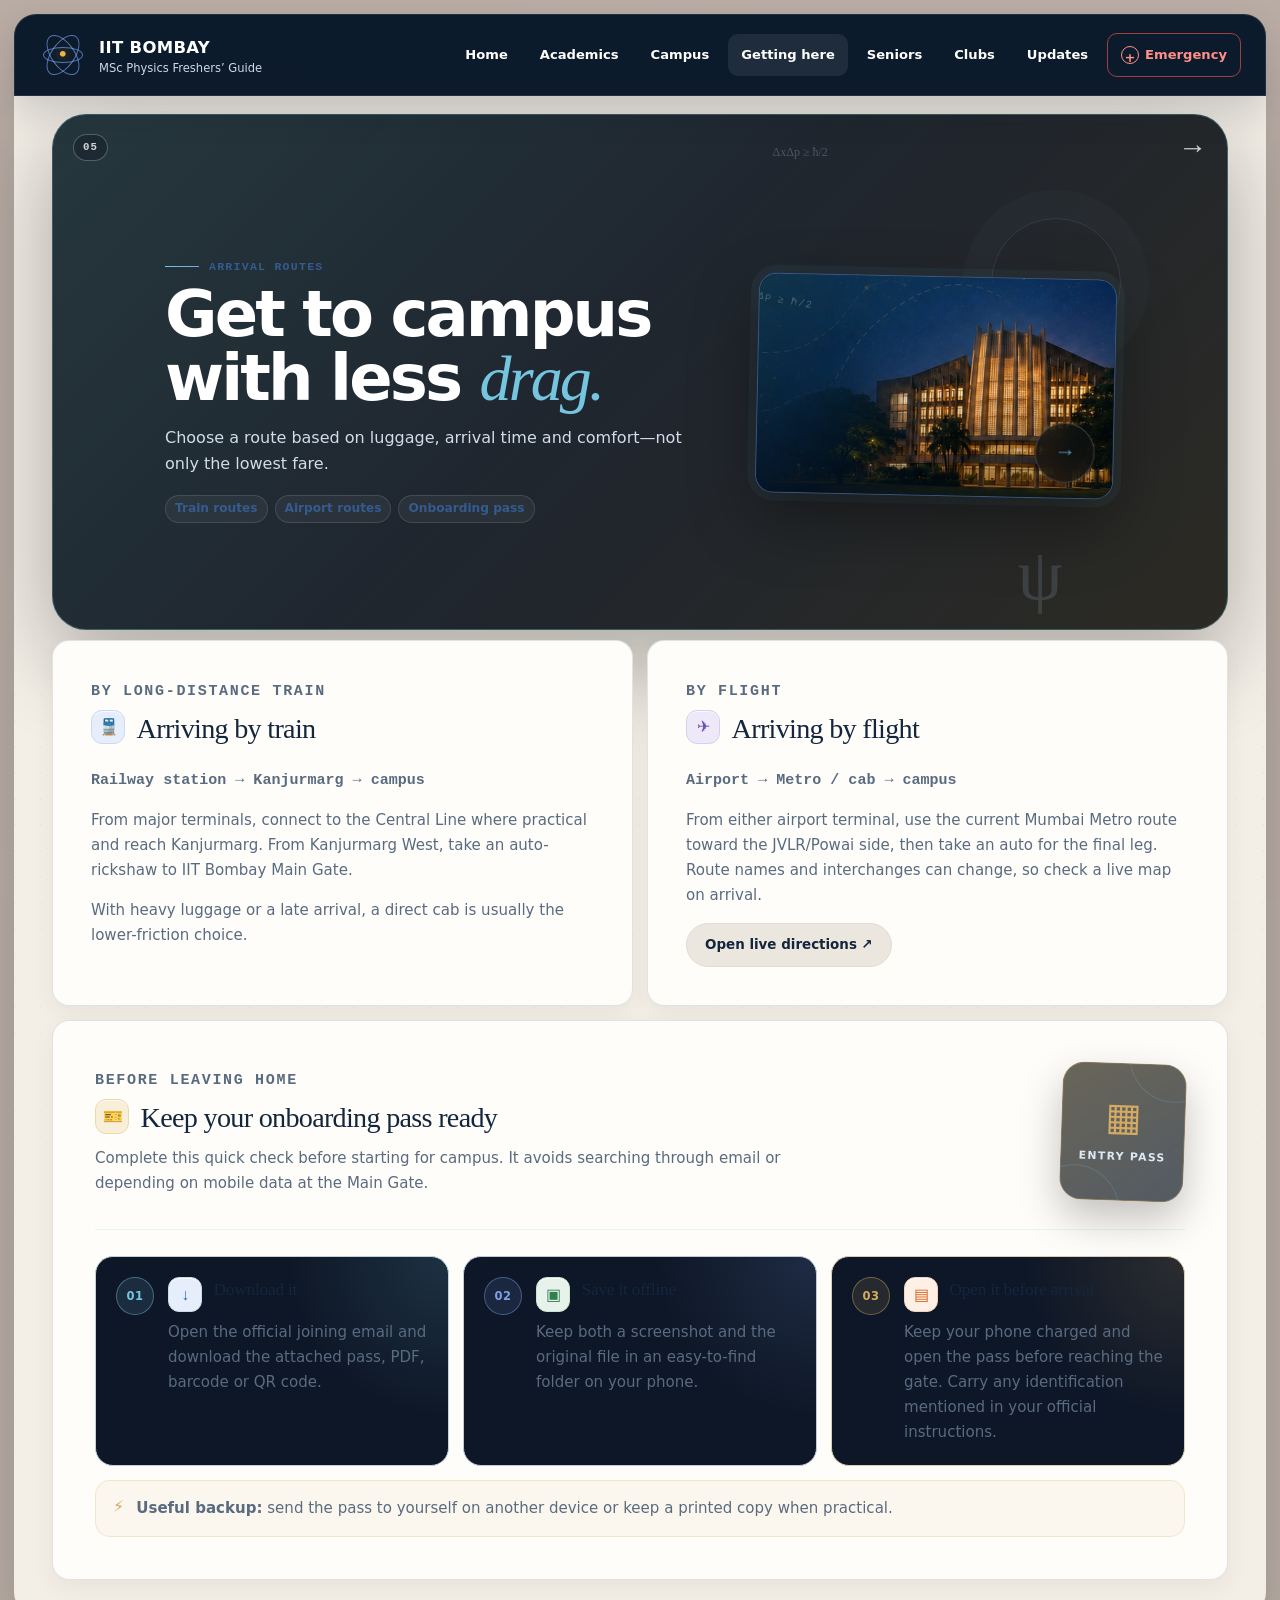
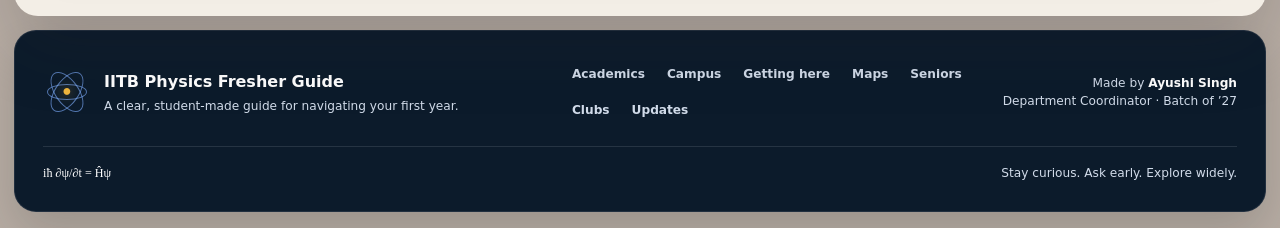
==== commit 0c11cc95: "Update transport.html" ====
--- a/transport.html
+++ b/transport.html
@@ -5,7 +5,7 @@
 <nav aria-label="Primary navigation" class="site-nav">
 <a class="site-brand" href="./index.html"><span aria-hidden="true" class="brand-atom"><i></i><b></b><em></em><strong>•</strong></span><span><strong>IIT BOMBAY</strong><small>MSc Physics Freshers’ Guide</small></span></a>
 <button aria-expanded="false" aria-label="Open navigation" class="menu-toggle" type="button"><span></span><span></span><span></span></button>
-<div class="nav-menu"><a class="" href="./index.html">Home</a><a class="" href="./academics.html">Academics</a><a class="active" href="./campus-life.html">Campus</a><a class="" href="./seniors.html">Seniors</a><a class="" href="./clubs.html">Clubs</a><a class="" href="./events.html">Updates</a><a class="nav-emergency" href="./emergency.html"><span>+</span> Emergency</a></div>
+<div class="nav-menu"><a class="" href="./index.html">Home</a><a class="" href="./academics.html">Academics</a><a class="" href="./campus-life.html">Campus</a><a class="active" href="./transport.html">Getting here</a><a class="" href="./seniors.html">Seniors</a><a class="" href="./clubs.html">Clubs</a><a class="" href="./events.html">Updates</a><a class="nav-emergency" href="./emergency.html"><span>+</span> Emergency</a></div>
 </nav><main class="dashboard-subpage-main page-canvas dashboard-main" id="main"><section class="page-hero"><div aria-hidden="true" class="hero-physics-mark"><span>ΔxΔp ≥ ħ/2</span><i></i><b>ψ</b></div><div class="subpage-card-topline"><span class="card-index">05</span><span class="card-symbol">→</span></div><div class="shell page-hero-grid"><div><p class="kicker">Arrival routes</p><h1 class="page-title">Get to campus with less <em>drag.</em></h1><p class="lede">Choose a route based on luggage, arrival time and comfort—not only the lowest fare.</p><div class="subpage-meta"><span>Train routes</span><span>Airport routes</span><span>Onboarding pass</span></div></div><figure class="page-visual"><img alt="IIT Bombay campus at night" src="./assets/iitb-hero-campus.webp"/></figure></div></section><section class="section"><div class="shell content-grid"><article class="panel span-6"><p class="eyebrow">By long-distance train</p><h2 class="ui-heading"><span aria-hidden="true" class="ui-symbol ui-blue">🚆</span>Arriving by train</h2><p class="route-line">Railway station → Kanjurmarg → campus</p><p>From major terminals, connect to the Central Line where practical and reach Kanjurmarg. From Kanjurmarg West, take an auto-rickshaw to IIT Bombay Main Gate.</p><p>With heavy luggage or a late arrival, a direct cab is usually the lower-friction choice.</p></article><article class="panel span-6"><p class="eyebrow">By flight</p><h2 class="ui-heading"><span aria-hidden="true" class="ui-symbol ui-violet">✈</span>Arriving by flight</h2><p class="route-line">Airport → Metro / cab → campus</p><p>From either airport terminal, use the current Mumbai Metro route toward the JVLR/Powai side, then take an auto for the final leg. Route names and interchanges can change, so check a live map on arrival.</p><a class="btn btn-secondary" href="https://www.google.com/maps/dir/?api=1&amp;destination=IIT+Bombay+Main+Gate" rel="noopener" target="_blank">Open live directions ↗</a></article><article class="panel span-12 onboarding-panel">
 <div class="onboarding-heading">
 <div>
@@ -49,9 +49,9 @@
 <footer class="site-footer">
 <div class="footer-grid">
 <div class="footer-about"><span aria-hidden="true" class="brand-atom"><i></i><b></b><em></em><strong>•</strong></span><div><strong>IITB Physics Fresher Guide</strong><p>A clear, student-made guide for navigating your first year.</p></div></div>
-<div class="footer-links"><a href="./academics.html">Academics</a><a href="./campus-life.html">Campus</a><a href="./campus-map.html">Maps</a><a href="./seniors.html">Seniors</a><a href="./clubs.html">Clubs</a><a href="./events.html">Updates</a></div>
+<div class="footer-links"><a href="./academics.html">Academics</a><a href="./campus-life.html">Campus</a><a href="./transport.html">Getting here</a><a href="./campus-map.html">Maps</a><a href="./seniors.html">Seniors</a><a href="./clubs.html">Clubs</a><a href="./events.html">Updates</a></div>
 <p class="footer-credit">Made by <strong>Ayushi Singh</strong><br/>Department Coordinator · Batch of ’27</p>
 </div>
 <div class="footer-equation"><span>iħ ∂ψ/∂t = Ĥψ</span><small>Stay curious. Ask early. Explore widely.</small></div>
 </footer>
-<script src="./site.js"></script></body></html>+<script src="./site.js"></script></body></html>
--- a/styles.css
+++ b/styles.css
@@ -2834,3 +2834,104 @@
     line-height:1.68!important;
   }
 }
+
+
+/* =========================================================
+   TRANSPORT GRID FIX
+   `.span-12` was missing, causing the onboarding panel to
+   occupy only one grid column and collapse into a thin strip.
+   ========================================================= */
+.span-12 {
+  grid-column: 1 / -1;
+}
+
+.content-grid > * {
+  min-width: 0;
+}
+
+.page-transport .content-grid {
+  align-items: stretch;
+}
+
+.page-transport .content-grid > .panel {
+  min-width: 0;
+  overflow: hidden !important;
+}
+
+.page-transport .onboarding-panel {
+  grid-column: 1 / -1 !important;
+  width: 100%;
+  min-width: 0;
+  overflow: hidden !important;
+}
+
+.page-transport .onboarding-heading {
+  display: grid !important;
+  grid-template-columns: minmax(0, 1fr) auto !important;
+  gap: clamp(18px, 3vw, 36px) !important;
+  align-items: center !important;
+}
+
+.page-transport .onboarding-heading > div,
+.page-transport .onboarding-step > div {
+  min-width: 0;
+}
+
+.page-transport .onboarding-steps {
+  width: 100%;
+  min-width: 0;
+}
+
+.page-transport .onboarding-step {
+  min-width: 0;
+  overflow: hidden;
+}
+
+.page-transport .onboarding-note {
+  width: 100%;
+  min-width: 0;
+}
+
+.page-transport .onboarding-note p {
+  min-width: 0;
+  overflow-wrap: anywhere;
+}
+
+.transport-tab-link {
+  display: inline-flex;
+  align-items: center;
+  text-decoration: none;
+  white-space: nowrap;
+}
+
+.transport-tab-link::before {
+  content: "→";
+  margin-right: .4rem;
+  font-weight: 800;
+}
+
+@media (max-width: 980px) {
+  .page-transport .onboarding-heading {
+    grid-template-columns: 1fr !important;
+  }
+
+  .page-transport .pass-visual {
+    width: min(100%, 270px) !important;
+    min-width: 0 !important;
+  }
+}
+
+@media (max-width: 700px) {
+  .span-12,
+  .span-7,
+  .span-6,
+  .span-5,
+  .span-4,
+  .span-8 {
+    grid-column: 1 / -1 !important;
+  }
+
+  .page-transport .onboarding-steps {
+    grid-template-columns: 1fr !important;
+  }
+}
